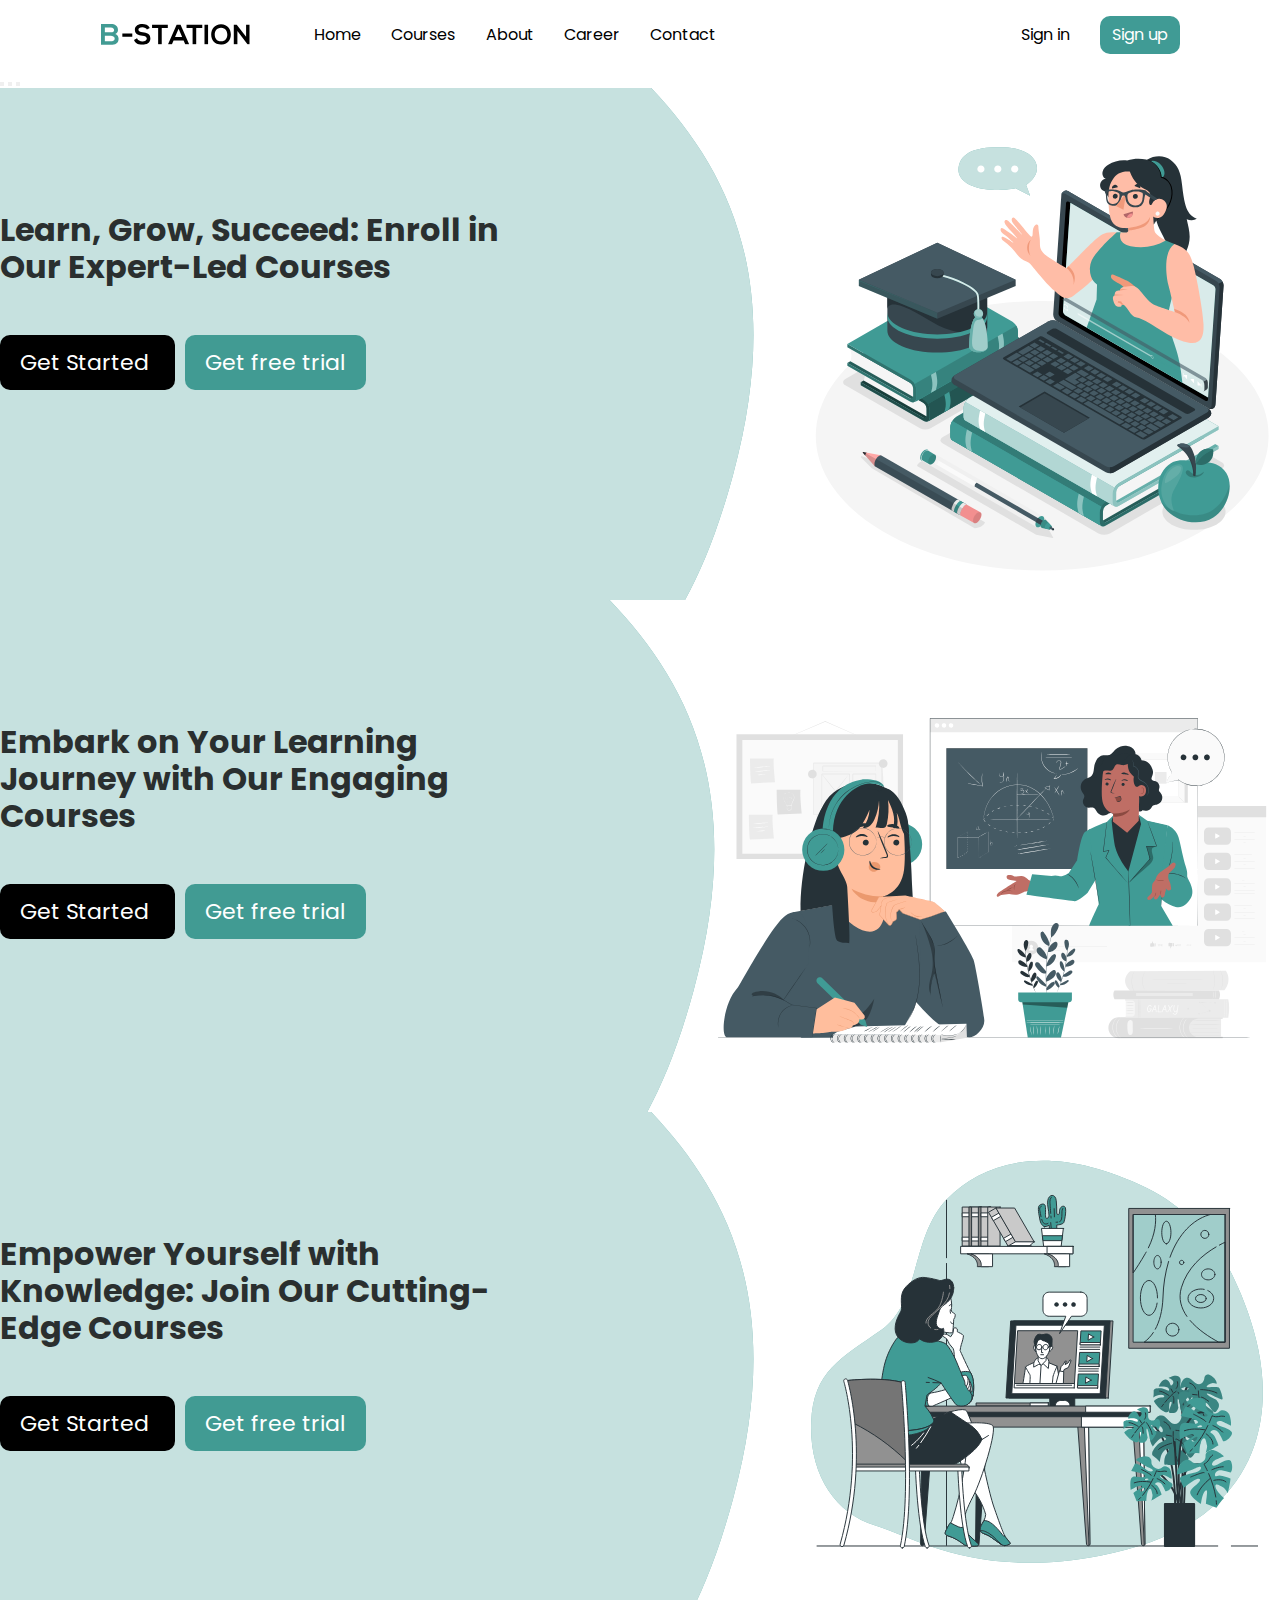
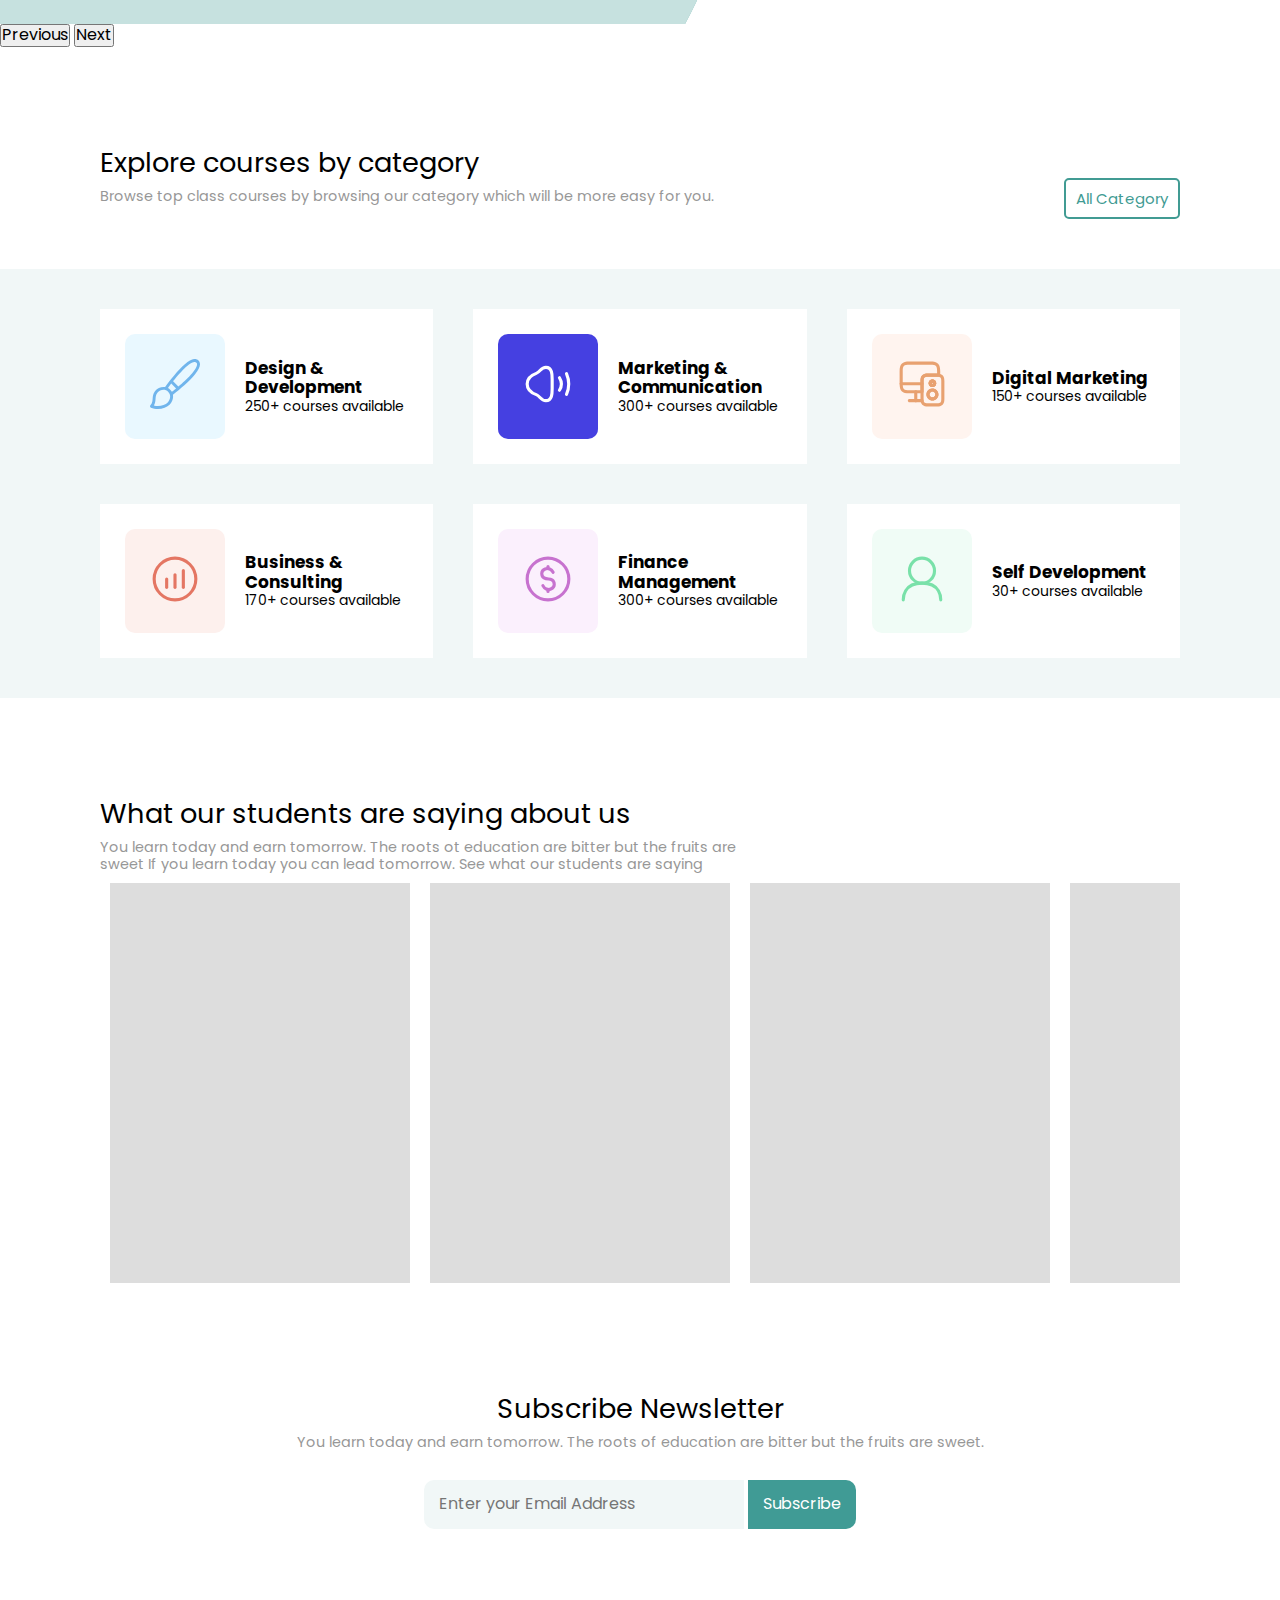
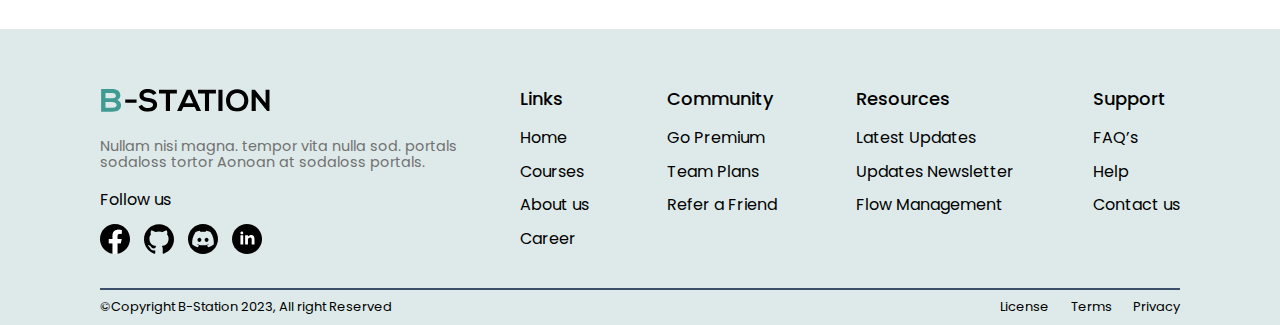
==== index.html @ e2b6a3dc "first commit" ====
<!DOCTYPE html>
<html lang="en">
  <head>
    <meta charset="UTF-8" />
    <meta http-equiv="X-UA-Compatible" content="IE=edge" />
    <meta name="viewport" content="width=device-width, initial-scale=1.0" />
    <link rel="icon" type="image/x-icon" href="assets/icon/logo-b.svg" />
    <link rel="stylesheet" href="css/normalize.css" />
    <link rel="stylesheet" href="css/main-style.css" />

    <link
      href="https://cdn.jsdelivr.net/npm/bootstrap@5.3.0-alpha3/dist/css/bootstrap.min.css"
      rel="stylesheet"
      integrity="sha384-KK94CHFLLe+nY2dmCWGMq91rCGa5gtU4mk92HdvYe+M/SXH301p5ILy+dN9+nJOZ"
      crossorigin="anonymous"
    />
    <link rel="stylesheet" href="css/bootstrap-custom.css" />
    <title>B-Station</title>
  </head>
  <body>
    <!-- ------------------*** Header*** ------------------ -->
    <header>
      <nav class="my-navbar">
        <a href="#" class="nav-branding"
          ><img src="assets/icon/logo.svg" alt="logo"
        /></a>
        <ul class="nav-menu">
          <li class="nav-item">
            <a href="index.html" class="nav-link">Home</a>
          </li>
          <li class="nav-item">
            <a href="pages/courses.html" class="nav-link">Courses</a>
          </li>
          <li class="nav-item">
            <a href="pages/about.html" class="nav-link">About</a>
          </li>
          <li class="nav-item">
            <a href="pages/career.html" class="nav-link">Career</a>
          </li>

          <li class="nav-item flex-space">
            <a href="pages/contact.html" class="nav-link">Contact</a>
          </li>
          <li class="nav-item">
            <a href="pages/login.html" class="nav-link"> Sign in</a>
          </li>
          <li class="nav-item">
            <a href="pages/register.html" class="nav-link"> Sign up</a>
          </li>
        </ul>
        <div class="hamburger">
          <span class="bar"></span>
          <span class="bar"></span>
          <span class="bar"></span>
        </div>
      </nav>
    </header>
    <div style="width: 100%; height: 70px"></div>
    <!-- ------------------*** main *** ------------------ -->
    <main>
      <!-- ------------------*** slider *** ------------------ -->
      <div class="slider">
        <!-- <div id="carouselExampleCaptions" class="carousel slide">
          <div class="carousel-indicators">
            <button
              type="button"
              data-bs-target="#carouselExampleCaptions"
              data-bs-slide-to="0"
              class="active"
              aria-current="true"
              aria-label="Slide 1"
            ></button>
            <button
              type="button"
              data-bs-target="#carouselExampleCaptions"
              data-bs-slide-to="1"
              aria-label="Slide 2"
            ></button>
            <button
              type="button"
              data-bs-target="#carouselExampleCaptions"
              data-bs-slide-to="2"
              aria-label="Slide 3"
            ></button>
          </div>
          <div class="carousel-inner">
            <div class="carousel-item active">
              <img
                src="assets/images/cover-1.svg"
                class="d-block w-100"
                alt="..."
              />
              <div class="carousel-caption d-none d-md-block">
                <h5>First slide label</h5>
                <p>
                  <a href="">Get Started</a>
                </p>
                <p>
                  <a href="">Get Started</a>
                </p>
              </div>
            </div>
            <div class="carousel-item">
              <img src="assets/images/4.jpg" class="d-block w-100" alt="..." />
              <div class="carousel-caption d-none d-md-block">
                <h5>Second slide label</h5>
                <p>
                  Some representative placeholder content for the second slide.
                </p>
              </div>
            </div>
            <div class="carousel-item">
              <img src="assets/images/3.jpg" class="d-block w-100" alt="..." />
              <div class="carousel-caption d-none d-md-block">
                <h5>Third slide label</h5>
                <p>
                  Some representative placeholder content for the third slide.
                </p>
              </div>
            </div>
          </div>
          <button
            class="carousel-control-prev"
            type="button"
            data-bs-target="#carouselExampleCaptions"
            data-bs-slide="prev"
          >
            <span class="carousel-control-prev-icon" aria-hidden="true"></span>
            <span class="visually-hidden">Previous</span>
          </button>
          <button
            class="carousel-control-next"
            type="button"
            data-bs-target="#carouselExampleCaptions"
            data-bs-slide="next"
          >
            <span class="carousel-control-next-icon" aria-hidden="true"></span>
            <span class="visually-hidden">Next</span>
          </button>
        </div> -->
        <div id="hero-carousel" class="carousel slide" data-bs-ride="carousel">
          <div class="carousel-indicators">
            <button
              type="button"
              data-bs-target="#hero-carousel"
              data-bs-slide-to="0"
              class="active"
              aria-current="true"
              aria-label="Slide 1"
            ></button>
            <button
              type="button"
              data-bs-target="#hero-carousel"
              data-bs-slide-to="1"
              aria-label="Slide 2"
            ></button>
            <button
              type="button"
              data-bs-target="#hero-carousel"
              data-bs-slide-to="2"
              aria-label="Slide 3"
            ></button>
          </div>

          <div class="carousel-inner">
            <div class="carousel-item active c-item">
              <div class="overlay-image cover-2"></div>
              <div class="container">
                <h1>Learn, Grow, Succeed: Enroll in Our Expert-Led Courses</h1>
                <div class="custom-btn">
                  <a href="#" class="my-btn">Get Started </a>
                  <a href="#" class="my-btn"> Get free trial </a>
                </div>
              </div>
            </div>
            <div class="carousel-item c-item">
              <div class="overlay-image cover-1"></div>
              <div class="container">
                <h1>
                  Embark on Your Learning Journey with Our Engaging Courses
                </h1>
                <div class="custom-btn">
                  <a href="#" class="my-btn">Get Started </a>
                  <a href="#" class="my-btn"> Get free trial </a>
                </div>
              </div>
            </div>
            <div class="carousel-item c-item">
              <div class="overlay-image cover-3"></div>
              <div class="container">
                <h1>
                  Empower Yourself with Knowledge: Join Our Cutting-Edge Courses
                </h1>
                <div class="custom-btn">
                  <a href="#" class="my-btn">Get Started </a>
                  <a href="#" class="my-btn"> Get free trial </a>
                </div>
              </div>
            </div>
          </div>
          <button
            class="carousel-control-prev"
            type="button"
            data-bs-target="#hero-carousel"
            data-bs-slide="prev"
          >
            <span class="carousel-control-prev-icon" aria-hidden="true"></span>
            <span class="visually-hidden">Previous</span>
          </button>
          <button
            class="carousel-control-next"
            type="button"
            data-bs-target="#hero-carousel"
            data-bs-slide="next"
          >
            <span class="carousel-control-next-icon" aria-hidden="true"></span>
            <span class="visually-hidden">Next</span>
          </button>
        </div>
      </div>

      <!-- ------------------*** category *** ------------------ -->
      <section class="category">
        <div class="margin-cate">
          <div class="title">Explore courses by category</div>
          <div>
            <div class="sub-title">
              Browse top class courses by browsing our category which will be
              more easy for you.
            </div>
            <div class="outline-btn inside-btn">All Category</div>
          </div>
        </div>
        <div class="container-cards">
          <div class="card">
            <div class="icon-cate">
              <img src="assets/icon/paintbrush.svg" alt="" />
            </div>
            <div>
              <h6>Design & Development</h6>
              <p>250+ courses available</p>
            </div>
          </div>
          <div class="card">
            <div class="icon-cate">
              <img src="assets/icon/volume.svg" alt="" />
            </div>
            <div>
              <h6>Marketing & Communication</h6>
              <p>300+ courses available</p>
            </div>
          </div>
          <div class="card">
            <div class="icon-cate">
              <img src="assets/icon/digital.svg" alt="" />
            </div>
            <div>
              <h6>Digital Marketing</h6>
              <p>150+ courses available</p>
            </div>
          </div>
          <div class="card">
            <div class="icon-cate">
              <img src="assets/icon/circle-chart.svg" alt="" />
            </div>
            <div>
              <h6>Business & Consulting</h6>
              <p>170+ courses available</p>
            </div>
          </div>
          <div class="card">
            <div class="icon-cate">
              <img src="assets/icon/circle-dollar.svg" alt="" />
            </div>
            <div>
              <h6>Finance Management</h6>
              <p>300+ courses available</p>
            </div>
          </div>
          <div class="card">
            <div class="icon-cate">
              <img src="assets/icon/user-.svg" alt="" />
            </div>
            <div>
              <h6>Self Development</h6>
              <p>30+ courses available</p>
            </div>
          </div>
        </div>
        <div class="outside-btn">
          <div class="outline-btn">All Category</div>
        </div>
      </section>
      <!-- ------------------*** Students Opinions *** ------------------ -->
      <section class="students-opinions">
        <div class="title">What our students are saying about us</div>
        <div class="sub-title">
          You learn today and earn tomorrow. The roots ot education are bitter
          but the fruits are sweet If you learn today you can lead tomorrow. See
          what our students are saying
        </div>

        <div class="items">
          <div class="item"></div>
          <div class="item"></div>
          <div class="item"></div>
          <div class="item"></div>
          <div class="item"></div>
          <div class="item"></div>
        </div>
      </section>
      <!-- ------------------*** Newsletter *** ------------------ -->
      <section class="newsletter">
        <div class="title">Subscribe Newsletter</div>
        <div class="sub-title">
          You learn today and earn tomorrow. The roots of education are bitter
          but the fruits are sweet.
        </div>
        <div class="form-news">
          <form action="">
            <input type="text" placeholder="Enter your Email Address" />
            <input type="submit" value="Subscribe" />
          </form>
        </div>
      </section>
    </main>
    <!-- ------------------*** Footer *** ------------------ -->

    <section class="section-footer">
      <footer class="top">
        <div class="logo-footer">
          <img src="assets/icon/logo.svg" />
          <div class="description">
            Nullam nisi magna. tempor vita nulla sod. portals sodaloss tortor
            Aonoan at sodaloss portals.
          </div>
          <div>Follow us</div>
          <div class="social-media">
            <img src="assets/icon/facebook.svg" alt="facebook" />
            <img src="assets/icon/github.svg" alt="facebook" />
            <img src="assets/icon/discord.svg" alt="facebook" />
            <img src="assets/icon/linkedin.svg" alt="facebook" />
          </div>
        </div>

        <div class="my-links">
          <div>
            <h2>Links</h2>
            <a href="#">Home</a>
            <a href="#">Courses</a>
            <a href="#">About us</a>
            <a href="#">Career</a>
          </div>
          <div>
            <h2>Community</h2>
            <a href="#">Go Premium</a>
            <a href="#">Team Plans</a>
            <a href="#">Refer a Friend</a>
          </div>
          <div>
            <h2>Resources</h2>
            <a href="#">Latest Updates</a>
            <a href="#">Updates Newsletter</a>
            <a href="#">Flow Management</a>
          </div>
          <div>
            <h2>Support</h2>
            <a href="#">FAQ’s</a>
            <a href="#">Help</a>
            <a href="#">Contact us</a>
          </div>
        </div>
      </footer>
      <footer class="bottom">
        <div class="legal">
          <div>&copy;Copyright B-Station 2023, All right Reserved</div>
          <div>
            <a href="#"> License </a>
            <a href="#"> Terms </a>
            <a href="#"> Privacy </a>
          </div>
        </div>
      </footer>
    </section>
    <script src="javascript/script.js"></script>
    <script
      src="https://cdn.jsdelivr.net/npm/bootstrap@5.3.0-alpha3/dist/js/bootstrap.bundle.min.js"
      integrity="sha384-ENjdO4Dr2bkBIFxQpeoTz1HIcje39Wm4jDKdf19U8gI4ddQ3GYNS7NTKfAdVQSZe"
      crossorigin="anonymous"
    ></script>
  </body>
</html>
---- css/main-style.css ----
/* import */
@import url('https://fonts.googleapis.com/css2?family=Poppins:wght@100;200;300;400;500;600;700&display=swap');

* {
    padding: 0;
    margin: 0;
    box-sizing: border-box;
    font-family: 'Poppins', sans-serif;
}

/* ----------*** Header ***---------- */
header {
    background-color: #ffffff;
    position: fixed;
    top: 0;
    width: 100%;
    padding: 0 100px;
    z-index: 100;
}

li {
    list-style: none;
}

a {
    color: black;
    text-decoration: none;
}

.my-navbar {
    min-height: 70px;
    display: flex;
    justify-content: space-between;
    align-items: center;
}

.nav-branding {
    padding-right: 5vw;
}

.nav-branding img {
    width: 150px;
}

.nav-menu {
    display: flex;
    justify-content: start;
    align-items: center;
    gap: 3.5%;
    width: 100%;
    margin-bottom: 0;
    padding-left: 0;

}

.nav-menu li:last-child {
    transition: 0.7s ease;
    padding: 10px 12px;
    background-color: #409B95;
    border-radius: 10px;
}

/* .nav-menu li:last-child:is(:hover) {
    transition: 0.7s ease;
    padding:10px 12px;
    background-color: #409B95;
    border-radius: 10px;
} */
.nav-menu li:last-child a {
    color: #ffffff !important;
}

.nav-branding {
    font-size: 2rem;
}

.nav-link {
    transition: 0.7s ease;
}

.nav-link:hover {
    color: #409B95 !important;
}

.hamburger {
    display: none;
    cursor: pointer;
}

.bar {
    display: block;
    width: 25px;
    height: 3px;
    margin: 5px auto;
    -webkit-transition: all 0.3s ease-in-out;
    transition: all 0.3s ease-in-out;
    background-color: #000000;
}

.flex-space {
    flex-grow: 2;
}


@media (max-width:768px) {
    header {
        padding: 0 20px;

    }

    .hamburger {
        display: block;
    }

    .hamburger.active .bar:nth-child(2) {
        opacity: 0;
    }

    .hamburger.active .bar:nth-child(1) {
        transform: translateY(8px) rotate(45deg);
    }

    .hamburger.active .bar:nth-child(3) {
        transform: translateY(-8px) rotate(-45deg);
    }

    .nav-menu {
        position: fixed;
        left: -100%;
        top: 70px;
        gap: 0;
        flex-direction: column;
        background-color: #ffffff;
        width: 100%;
        text-align: center;
        transition: 0.3s;
    }

    .nav-item {
        margin: 16px 0;
    }

    .nav-menu.active {
        left: 0;
    }
}

/* Small Screens */

@media (min-width: 768px) and (max-width: 991px) {
    header {
        padding: 0 40px;
    }


}

/* ----------*** category ***---------- */
.category {
    margin: 100px 0;
}

.category .title {
    font-size: 1.7rem;
}

.category .sub-title {
    margin-top: 10px;
    font-size: 0.9rem;
    color: #979797;
}

.category .margin-cate {
    margin: 0 100px;


}

.category .margin-cate div:last-child {
    display: flex;
    justify-content: space-between;


}

.outline-btn {
    font-size: 15px;
    border: 2px solid #419b93;
    color: #419b93;
    padding: 10px;
    border-radius: 5px;
}

.outside-btn {
    display: none;
}

.container-cards {
    display: grid;
    grid-template-columns: repeat(auto-fill, minmax(300px, 1fr));
    background-color: #f1f7f7;
    gap: 40px;
    padding: 40px 100px;
    margin-top: 50px;

}

.container-cards .card {
    display: flex;
    flex-direction: row;
    align-items: center;
    background-color: #ffffff;
    border: none;
    padding: 25px;

}


.container-cards img {
    width: 50px;
}


.icon-cate {
    background-color: #EBF6ED;
    padding: 25px;
    margin-right: 20px;
    border-radius: 10px;

}

.container-cards .card h6 {
    font-size: 17px;
}

.container-cards .card p {
    font-size: 14px;
}

.container-cards .card:nth-child(1) .icon-cate {
    background-color: #e9f8ff;
}

.container-cards .card:nth-child(2) .icon-cate {
    background-color: #4540e1;
}

.container-cards .card:nth-child(3) .icon-cate {
    background-color: #fff4ef;
}

.container-cards .card:nth-child(4) .icon-cate {
    background-color: #fdf0ed;
}

.container-cards .card:nth-child(5) .icon-cate {
    background-color: #fbf0fd;
}

.container-cards .card:nth-child(6) .icon-cate {
    background-color: #f0fcf6;
}


/* Mobile */

@media (max-width: 767px) {
    .category {
        margin: 50px 0;
    }

    .category .title {
        font-size: 1.4rem;
    }

    .category .sub-title {
        margin-top: 10px;
        font-size: 0.7rem;
        color: #979797;
    }

    .category .margin-cate {
        margin: 0 20px;


    }

    .container-cards .card {
        display: flex;
        align-items: center;
        padding: 15px;

    }


    .container-cards img {
        width: 40px;
    }


    .icon-cate {
        padding: 15px;
        border-radius: 10px;

    }

    .container-cards .card h6 {
        font-size: 15px;
    }

    .container-cards .card p {
        font-size: 12px;
    }

    .container-cards {
        gap: 20px;
        padding: 30px 20px;
        margin-top: 5px;

    }

    .inside-btn {
        visibility: hidden;
    }

    .outside-btn {
        display: flex;
        justify-content: center;
        margin-top: 30px;
    }
}

/* Small Screens */

@media (min-width: 768px) and (max-width: 991px) {
    .category {
        margin: 50px 0;
    }

    .category .title {
        font-size: 1.7rem;
    }

    .category .sub-title {
        margin-top: 10px;
        font-size: 0.9rem;
        color: #979797;
    }

    .category .margin-cate {
        margin: 0 40px;


    }

    .container-cards {
        grid-template-columns: repeat(2, 1fr);
        gap: 20px;
        padding: 30px 20px;
        margin-top: 5px;
    }


    .container-cards .card {
        display: flex;
        align-items: center;
        padding: 15px;

    }


    .container-cards img {
        width: 40px;
    }


    .icon-cate {
        padding: 15px;
        border-radius: 10px;

    }

    .container-cards .card h6 {
        font-size: 15px;
    }

    .container-cards .card p {
        font-size: 12px;
    }

    .inside-btn {
        visibility: hidden;
    }

    .outside-btn {
        display: flex;
        justify-content: center;
        margin-top: 30px;
    }
}

/* Medium Screens */

@media (min-width: 992px) {}

/* ----------*** Students Opinions  ***---------- */
.students-opinions {
    margin: 100px;
}

.students-opinions .title {
    font-size: 1.7rem;
}

.students-opinions .sub-title {
    margin-top: 10px;
    font-size: 0.9rem;
    color: #979797;
    width: 60%;

}
.items{
    display: flex;
    overflow-x: auto;
}
.items::-webkit-scrollbar{
    display: none;
}
.items .item{
    min-width: 300px;
    height: 400px;
    background: #ddd;
    margin: 10px;
}


/* ----------*** newsletter ***---------- */
.newsletter {
    margin: 100px;
}

.newsletter .title {
    font-size: 1.7rem;
    text-align: center;
}

.newsletter .sub-title {
    margin-top: 10px;
    font-size: 0.9rem;
    color: #979797;
    text-align: center;

}

.form-news {
    display: flex;
    justify-content: center;
    margin-top: 30px;

}

.form-news input:first-child {
    border: none;
    padding: 15px;
    width: 20rem;
    background-color: #f1f7f7;
    border-radius: 10px 0 0 10px;

}

.form-news input:last-child {
    border: none;
    padding: 15px;
    background-color: #409b95;
    color: #ffffff;
    border-radius: 0 10px 10px 0;
}


/* Mobile */

@media (max-width: 767px) {
    .newsletter {
        margin: 50px 20px;
    }

    .form-news input:first-child {
        padding: 12px;
        width: 14rem;

    }

    .form-news input:last-child {
        padding: 12px;
        font-size: 14px;
    }

    ::placeholder {
        font-size: 12px;
    }
}

/* Small Screens */

@media (min-width: 768px) and (max-width: 991px) {
    .newsletter {
        margin: 50px 40px;
    }

}

/* Medium Screens */

@media (min-width: 992px) {}



/* ----------*** Footer ***---------- */

.section-footer {
    background-color: #ddeae9;
    padding: 60px 100px 0;
}

footer {
    display: flex;
    align-items: flex-start;
}

.logo-footer img {
    width: 170px;
}

.description {
    margin: 20px 0;
    color: #717171;
    font-size: 0.9rem;
    width: 90%;
}

.social-media {
    margin-top: 15px;
}

.social-media img {
    width: 30px;
    margin-right: 10px;
}

/* links */
.my-links {
    display: flex;
    flex-wrap: wrap;
    justify-content: space-between;
    gap: 20px;

    width: 100%;
}

.my-links>div {
    display: flex;
    flex-direction: column;
    gap: 15px;
    margin-bottom: 20px;

}


.my-links h2 {
    margin-bottom: 5px;
    font-size: 18px;
    color: #000000;
    font-weight: 500;
}

.my-links a {
    color: #000;
    font-size: 16px;
    text-decoration: none;
}

footer.top {
    border-bottom: 2px solid #3a4f6a;
    padding-bottom: 20px;
}

.legal {
    font-size: 13px;
    display: flex;
    justify-content: space-between;
    width: 100%;
    margin: 10px 0;
}

.legal>div:last-child {
    width: 180px;
    display: flex;
    justify-content: space-between;

}

.legal a {
    font-size: 13px;
    color: #000;
    text-decoration: none;
}



/* Mobile */

@media (max-width: 767px) {
    .section-footer {
        padding: 60px 20px 0;
    }

    footer {
        flex-direction: column;
    }

    .my-links {
        flex-direction: column;
        margin-top: 40px;
    }

    .my-links>div {
        margin-bottom: 35px;
    }



    .legal {
        flex-direction: column;
    }

    .legal>div:last-child {
        margin-top: 10px;
    }

}

/* Small Screens */

@media (min-width: 768px) and (max-width: 991px) {
    .section-footer {
        padding: 60px 40px 0;
    }


}

/* Medium Screens */
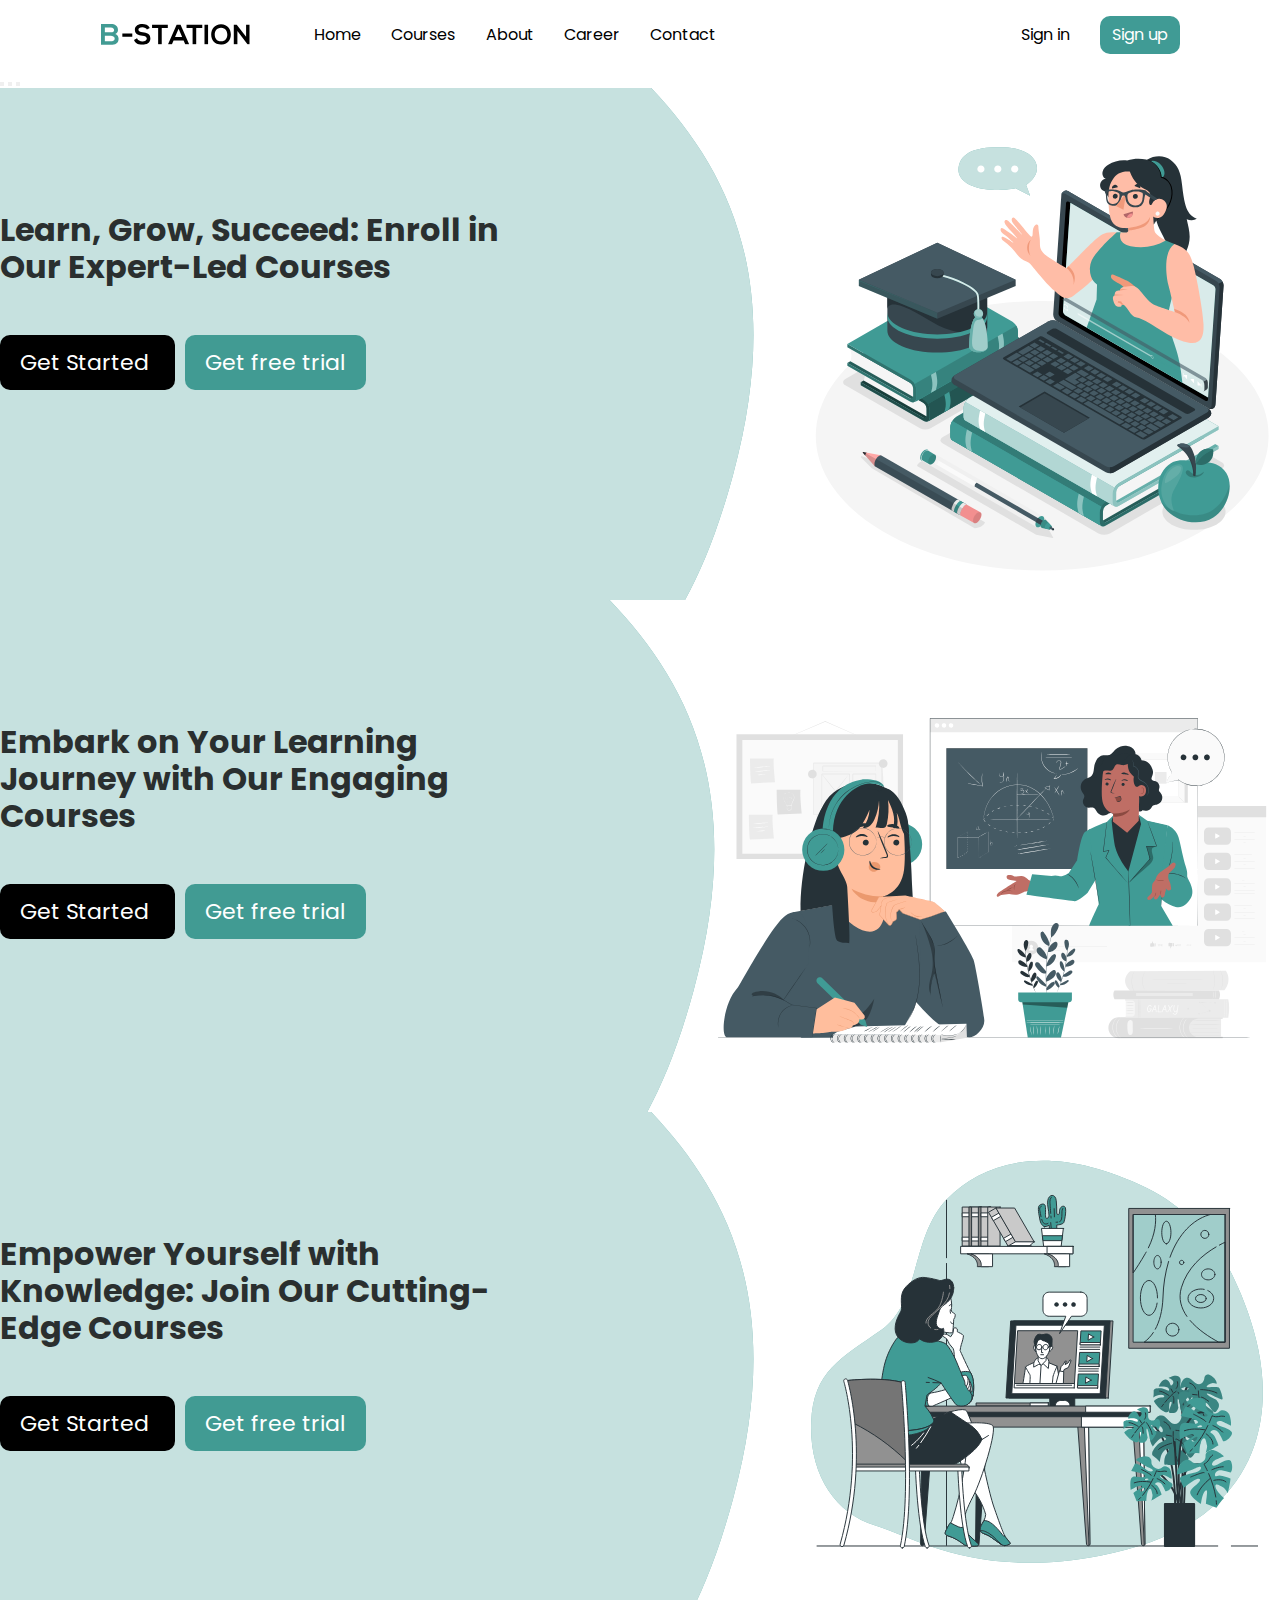
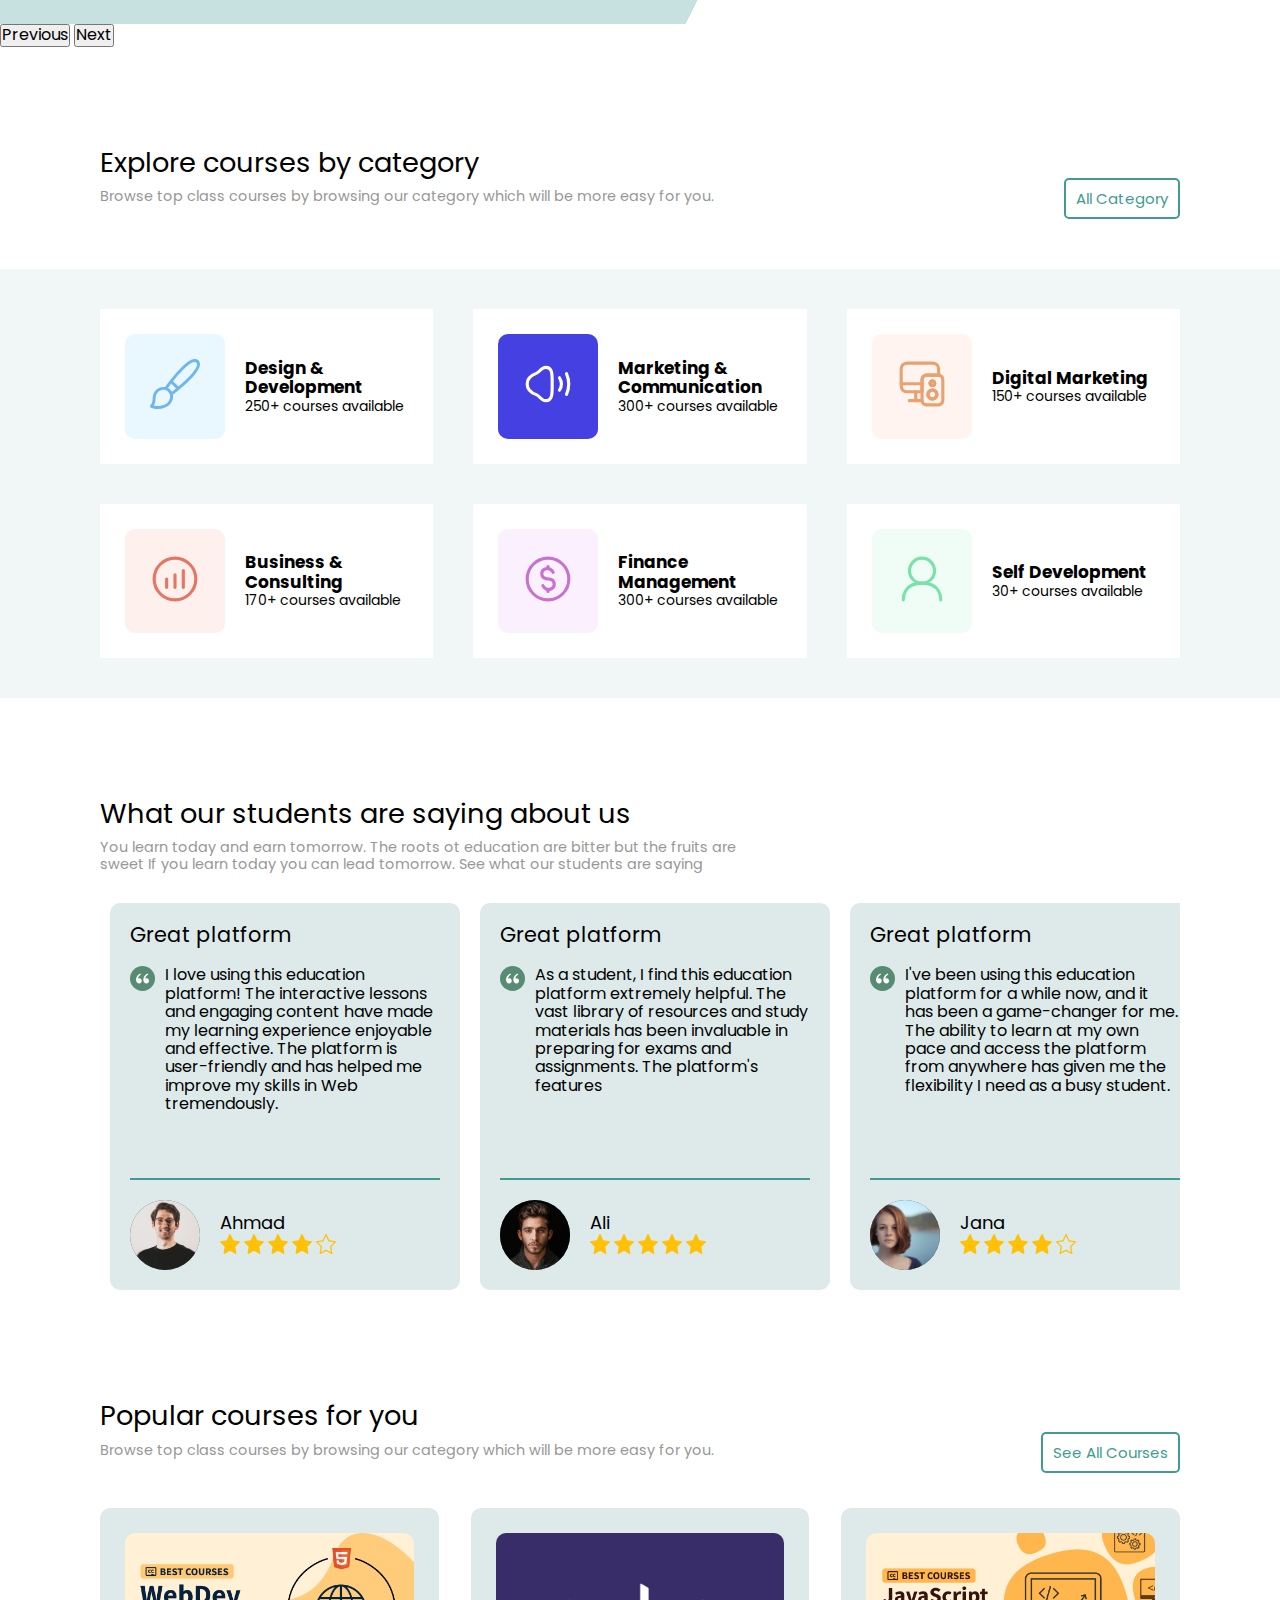
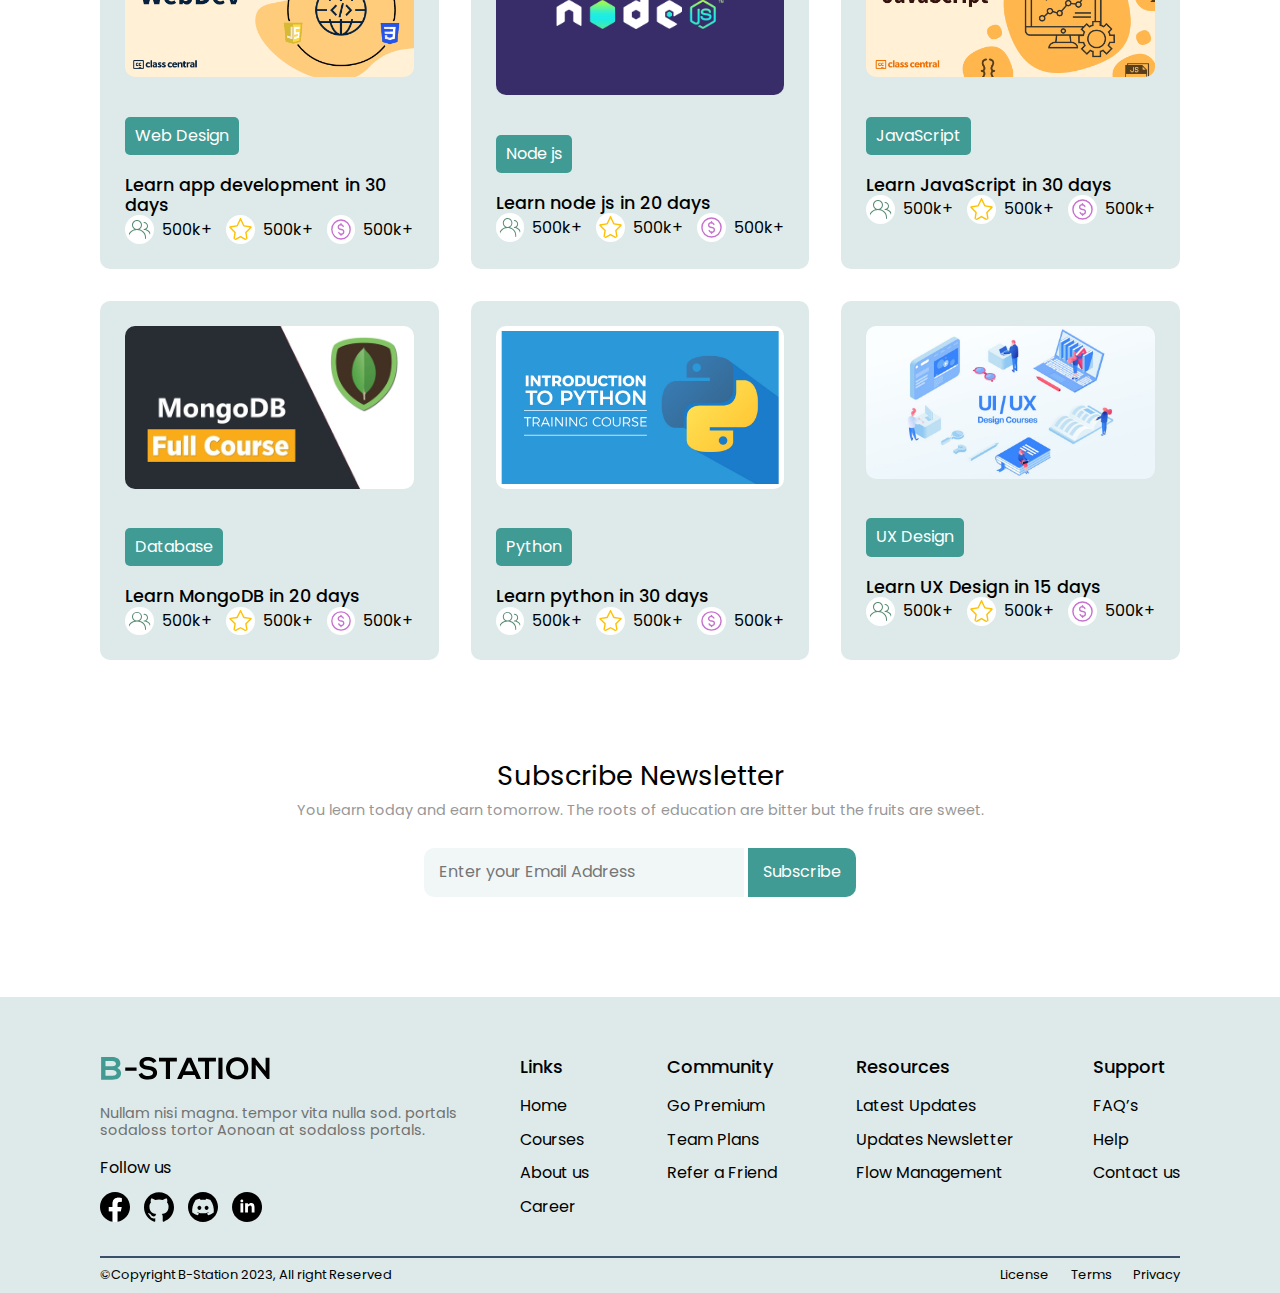
==== commit 4d14a23e: "update" ====
--- a/index.html
+++ b/index.html
@@ -60,84 +60,6 @@
     <main>
       <!-- ------------------*** slider *** ------------------ -->
       <div class="slider">
-        <!-- <div id="carouselExampleCaptions" class="carousel slide">
-          <div class="carousel-indicators">
-            <button
-              type="button"
-              data-bs-target="#carouselExampleCaptions"
-              data-bs-slide-to="0"
-              class="active"
-              aria-current="true"
-              aria-label="Slide 1"
-            ></button>
-            <button
-              type="button"
-              data-bs-target="#carouselExampleCaptions"
-              data-bs-slide-to="1"
-              aria-label="Slide 2"
-            ></button>
-            <button
-              type="button"
-              data-bs-target="#carouselExampleCaptions"
-              data-bs-slide-to="2"
-              aria-label="Slide 3"
-            ></button>
-          </div>
-          <div class="carousel-inner">
-            <div class="carousel-item active">
-              <img
-                src="assets/images/cover-1.svg"
-                class="d-block w-100"
-                alt="..."
-              />
-              <div class="carousel-caption d-none d-md-block">
-                <h5>First slide label</h5>
-                <p>
-                  <a href="">Get Started</a>
-                </p>
-                <p>
-                  <a href="">Get Started</a>
-                </p>
-              </div>
-            </div>
-            <div class="carousel-item">
-              <img src="assets/images/4.jpg" class="d-block w-100" alt="..." />
-              <div class="carousel-caption d-none d-md-block">
-                <h5>Second slide label</h5>
-                <p>
-                  Some representative placeholder content for the second slide.
-                </p>
-              </div>
-            </div>
-            <div class="carousel-item">
-              <img src="assets/images/3.jpg" class="d-block w-100" alt="..." />
-              <div class="carousel-caption d-none d-md-block">
-                <h5>Third slide label</h5>
-                <p>
-                  Some representative placeholder content for the third slide.
-                </p>
-              </div>
-            </div>
-          </div>
-          <button
-            class="carousel-control-prev"
-            type="button"
-            data-bs-target="#carouselExampleCaptions"
-            data-bs-slide="prev"
-          >
-            <span class="carousel-control-prev-icon" aria-hidden="true"></span>
-            <span class="visually-hidden">Previous</span>
-          </button>
-          <button
-            class="carousel-control-next"
-            type="button"
-            data-bs-target="#carouselExampleCaptions"
-            data-bs-slide="next"
-          >
-            <span class="carousel-control-next-icon" aria-hidden="true"></span>
-            <span class="visually-hidden">Next</span>
-          </button>
-        </div> -->
         <div id="hero-carousel" class="carousel slide" data-bs-ride="carousel">
           <div class="carousel-indicators">
             <button
@@ -228,7 +150,7 @@
               Browse top class courses by browsing our category which will be
               more easy for you.
             </div>
-            <div class="outline-btn inside-btn">All Category</div>
+            <a href="#" class="outline-btn inside-btn">All Category</a>
           </div>
         </div>
         <div class="container-cards">
@@ -301,12 +223,263 @@
         </div>
 
         <div class="items">
-          <div class="item"></div>
-          <div class="item"></div>
-          <div class="item"></div>
-          <div class="item"></div>
-          <div class="item"></div>
-          <div class="item"></div>
+          <div class="item">
+            <div class="title">Great platform</div>
+            <div class="opinions">
+              <img src="assets/icon/Quotation-mark.svg" alt="" />
+              <div class="comment">
+                I love using this education platform! The interactive lessons
+                and engaging content have made my learning experience enjoyable
+                and effective. The platform is user-friendly and has helped me
+                improve my skills in Web tremendously.
+              </div>
+            </div>
+            <div class="user">
+              <img src="assets/images/user-1.webp" alt="" />
+              <div class="name-rate">
+                <div class="name">Ahmad</div>
+                <div class="rate">
+                  <img src="assets/icon/star.svg" alt="" />
+                  <img src="assets/icon/star.svg" alt="" />
+                  <img src="assets/icon/star.svg" alt="" />
+                  <img src="assets/icon/star.svg" alt="" />
+                  <img src="assets/icon/star-2.svg" alt="" />
+                </div>
+              </div>
+            </div>
+          </div>
+          <div class="item">
+            <div class="title">Great platform</div>
+            <div class="opinions">
+              <img src="assets/icon/Quotation-mark.svg" alt="" />
+              <div class="comment">
+                As a student, I find this education platform extremely helpful.
+                The vast library of resources and study materials has been
+                invaluable in preparing for exams and assignments. The
+                platform's features
+              </div>
+            </div>
+            <div class="user">
+              <img src="assets/images/user-4.webp" alt="" />
+              <div class="name-rate">
+                <div class="name">Ali</div>
+                <div class="rate">
+                  <img src="assets/icon/star.svg" alt="" />
+                  <img src="assets/icon/star.svg" alt="" />
+                  <img src="assets/icon/star.svg" alt="" />
+                  <img src="assets/icon/star.svg" alt="" />
+                  <img src="assets/icon/star.svg" alt="" />
+                </div>
+              </div>
+            </div>
+          </div>
+          <div class="item">
+            <div class="title">Great platform</div>
+            <div class="opinions">
+              <img src="assets/icon/Quotation-mark.svg" alt="" />
+              <div class="comment">
+                I've been using this education platform for a while now, and it
+                has been a game-changer for me. The ability to learn at my own
+                pace and access the platform from anywhere has given me the
+                flexibility I need as a busy student.
+              </div>
+            </div>
+            <div class="user">
+              <img src="assets/images/user-2.webp" alt="" />
+              <div class="name-rate">
+                <div class="name">Jana</div>
+                <div class="rate">
+                  <img src="assets/icon/star.svg" alt="" />
+                  <img src="assets/icon/star.svg" alt="" />
+                  <img src="assets/icon/star.svg" alt="" />
+                  <img src="assets/icon/star.svg" alt="" />
+                  <img src="assets/icon/star-2.svg" alt="" />
+                </div>
+              </div>
+            </div>
+          </div>
+          <div class="item">
+            <div class="title">Great platform</div>
+            <div class="opinions">
+              <img src="assets/icon/Quotation-mark.svg" alt="" />
+              <div class="comment">
+                I've tried several education platforms, but this one stands out.
+                The platform's practical approach to learning, with real-world
+                examples and case studies, has helped me develop practical
+                skills that I can apply in my future career.
+              </div>
+            </div>
+            <div class="user">
+              <img src="assets/images/user-5.webp" alt="" />
+              <div class="name-rate">
+                <div class="name">Mohammad</div>
+                <div class="rate">
+                  <img src="assets/icon/star.svg" alt="" />
+                  <img src="assets/icon/star.svg" alt="" />
+                  <img src="assets/icon/star.svg" alt="" />
+                  <img src="assets/icon/star.svg" alt="" />
+                  <img src="assets/icon/star.svg" alt="" />
+                </div>
+              </div>
+            </div>
+          </div>
+          <div class="item">
+            <div class="title">Great platform</div>
+            <div class="opinions">
+              <img src="assets/icon/Quotation-mark.svg" alt="" />
+              <div class="comment">
+                I'm impressed with the quality of the instructors on this
+                education platform. They are knowledgeable and passionate about
+                their subjects, and their teaching style keeps me engaged and
+                motivated to learn.
+              </div>
+            </div>
+            <div class="user">
+              <img src="assets/images/user-3.webp" alt="" />
+              <div class="name-rate">
+                <div class="name">dana</div>
+                <div class="rate">
+                  <img src="assets/icon/star.svg" alt="" />
+                  <img src="assets/icon/star.svg" alt="" />
+                  <img src="assets/icon/star.svg" alt="" />
+                  <img src="assets/icon/star.svg" alt="" />
+                  <img src="assets/icon/star-2.svg" alt="" />
+                </div>
+              </div>
+            </div>
+          </div>
+        </div>
+      </section>
+      <!-- ------------------*** Courses *** ------------------ -->
+      <section class="courses">
+        <div class="title">Popular courses for you</div>
+        <div>
+          <div class="sub-title">
+            Browse top class courses by browsing our category which will be more
+            easy for you.
+          </div>
+          <a href="pages/courses.html" class="outline-btn inside-btn"
+            >See All Courses</a
+          >
+        </div>
+        <div class="cards">
+          <div class="one-card">
+            <img src="assets/images/course-1.png" alt="" />
+            <a href="#"> Web Design</a>
+            <p class="title">Learn app development in 30 days</p>
+            <div class="bottom-card">
+              <div class="users">
+                <img src="assets/icon/users.svg" alt="" />
+                <div>500k+</div>
+              </div>
+              <div class="rating">
+                <img src="assets/icon/star-2.svg" alt="" />
+                <div>500k+</div>
+              </div>
+              <div class="price">
+                <img src="assets/icon/circle-dollar.svg" alt="" />
+                <div>500k+</div>
+              </div>
+            </div>
+          </div>
+          <div class="one-card">
+            <img src="assets/images/nodejs.png" alt="" />
+            <a href="#"> Node js</a>
+            <p class="title">Learn node js in 20 days</p>
+            <div class="bottom-card">
+              <div class="users">
+                <img src="assets/icon/users.svg" alt="" />
+                <div>500k+</div>
+              </div>
+              <div class="rating">
+                <img src="assets/icon/star-2.svg" alt="" />
+                <div>500k+</div>
+              </div>
+              <div class="price">
+                <img src="assets/icon/circle-dollar.svg" alt="" />
+                <div>500k+</div>
+              </div>
+            </div>
+          </div>
+          <div class="one-card">
+            <img src="assets/images/JavaScript.png" alt="" />
+            <a href="#"> JavaScript</a>
+            <p class="title">Learn JavaScript in 30 days</p>
+            <div class="bottom-card">
+              <div class="users">
+                <img src="assets/icon/users.svg" alt="" />
+                <div>500k+</div>
+              </div>
+              <div class="rating">
+                <img src="assets/icon/star-2.svg" alt="" />
+                <div>500k+</div>
+              </div>
+              <div class="price">
+                <img src="assets/icon/circle-dollar.svg" alt="" />
+                <div>500k+</div>
+              </div>
+            </div>
+          </div>
+          <div class="one-card">
+            <img src="assets/images/mongodb.jpg" alt="" />
+            <a href="#"> Database</a>
+            <p class="title">Learn MongoDB in 20 days</p>
+            <div class="bottom-card">
+              <div class="users">
+                <img src="assets/icon/users.svg" alt="" />
+                <div>500k+</div>
+              </div>
+              <div class="rating">
+                <img src="assets/icon/star-2.svg" alt="" />
+                <div>500k+</div>
+              </div>
+              <div class="price">
+                <img src="assets/icon/circle-dollar.svg" alt="" />
+                <div>500k+</div>
+              </div>
+            </div>
+          </div>
+          <div class="one-card">
+            <img src="assets/images/python.png" alt="" />
+            <a href="#"> Python</a>
+            <p class="title">Learn python in 30 days</p>
+            <div class="bottom-card">
+              <div class="users">
+                <img src="assets/icon/users.svg" alt="" />
+                <div>500k+</div>
+              </div>
+              <div class="rating">
+                <img src="assets/icon/star-2.svg" alt="" />
+                <div>500k+</div>
+              </div>
+              <div class="price">
+                <img src="assets/icon/circle-dollar.svg" alt="" />
+                <div>500k+</div>
+              </div>
+            </div>
+          </div>
+          <div class="one-card">
+            <img src="assets/images/UX-design-courses.jpg" alt="" />
+            <a href="#"> UX Design</a>
+            <p class="title">Learn UX Design in 15 days</p>
+            <div class="bottom-card">
+              <div class="users">
+                <img src="assets/icon/users.svg" alt="" />
+                <div>500k+</div>
+              </div>
+              <div class="rating">
+                <img src="assets/icon/star-2.svg" alt="" />
+                <div>500k+</div>
+              </div>
+              <div class="price">
+                <img src="assets/icon/circle-dollar.svg" alt="" />
+                <div>500k+</div>
+              </div>
+            </div>
+          </div>
+        </div>
+        <div class="outside-btn">
+          <a href="pages/courses.html" class="outline-btn">See All Courses</a>
         </div>
       </section>
       <!-- ------------------*** Newsletter *** ------------------ -->
--- a/css/main-style.css
+++ b/css/main-style.css
@@ -189,6 +189,7 @@
     color: #419b93;
     padding: 10px;
     border-radius: 5px;
+    text-decoration: none;
 }
 
 .outside-btn {
@@ -413,26 +414,334 @@
 }
 
 .students-opinions .sub-title {
+    margin: 10px 0 20px;
+    font-size: 0.9rem;
+    color: #979797;
+    width: 60%;
+
+}
+
+.items {
+    display: flex;
+    overflow-x: auto;
+}
+
+/* .items::-webkit-scrollbar{
+    display: none;
+} */
+.items .item {
+    min-width: 350px;
+    background: #ddeae9;
+    margin: 10px;
+    border-radius: 10px;
+    padding: 20px;
+}
+
+.items .item .title {
+    font-size: 1.3rem;
+    margin-bottom: 20px;
+}
+
+.opinions {
+    display: flex;
+    padding-bottom: 20px;
+    border-bottom: 2px solid #409b95;
+}
+
+.opinions img {
+    width: 25px;
+    height: 25px;
+    margin-right: 10px;
+}
+
+.user {
+    display: flex;
+    margin-top: 20px;
+
+
+}
+
+.user>img {
+    width: 70px;
+    height: 70px;
+    background-color: #3a4f6a;
+    border-radius: 100px;
+    margin-right: 20px;
+    object-fit: cover;
+    object-position: 100% 0;
+
+}
+
+.opinions .comment {
+    height: 12rem;
+}
+
+.name-rate {
+    display: flex;
+    flex-direction: column;
+    justify-content: center;
+}
+
+.name {
+    font-size: 18px;
+}
+
+.rate img {
+    width: 20px;
+    height: 20px;
+}
+
+/* Mobile */
+
+@media (max-width: 767px) {
+    .students-opinions {
+        margin: 50px 20px;
+    }
+
+    .students-opinions .title {
+        font-size: 1.3rem;
+    }
+
+    .students-opinions .sub-title {
+        margin: 10px 0 20px;
+        font-size: 0.7rem;
+        width: 100%;
+
+    }
+
+    .items .item {
+        min-width: 280px;
+        margin: 5px;
+        padding: 15px;
+    }
+
+    .items .item .title {
+        font-size: 1.1rem;
+        margin-bottom: 15px;
+    }
+
+    .user>img {
+        width: 60px;
+        height: 60px;
+        margin-right: 15px;
+
+    }
+
+    .opinions .comment {
+        height: 9rem;
+        font-size: 0.8rem;
+    }
+
+    .name-rate {
+        display: flex;
+        flex-direction: column;
+        justify-content: center;
+    }
+
+    .name {
+        font-size: 16px;
+    }
+
+    .rate img {
+        width: 16px;
+        height: 16px;
+    }
+
+    .items::-webkit-scrollbar {
+        display: none;
+    }
+}
+
+/* Small Screens */
+
+@media (min-width: 768px) and (max-width: 991px) {
+    .students-opinions {
+        margin: 100px 40px;
+    }
+
+    .opinions .comment {
+        height: 12rem;
+    }
+
+    .students-opinions .sub-title {
+
+        width: 100%;
+
+    }
+
+    .items::-webkit-scrollbar {
+        display: none;
+    }
+}
+
+/* Medium Screens */
+
+@media (min-width: 992px) {}
+
+/* ----------*** Courses ***---------- */
+.courses {
+    margin: 100px;
+}
+
+.courses>.title {
+    font-size: 1.7rem;
+}
+
+.courses .sub-title {
     margin-top: 10px;
     font-size: 0.9rem;
     color: #979797;
-    width: 60%;
-
-}
-.items{
-    display: flex;
-    overflow-x: auto;
-}
-.items::-webkit-scrollbar{
-    display: none;
-}
-.items .item{
-    min-width: 300px;
-    height: 400px;
-    background: #ddd;
-    margin: 10px;
-}
-
+}
+
+.courses>div:nth-child(2) {
+    display: flex;
+    justify-content: space-between;
+
+
+}
+
+.courses .cards {
+    display: grid;
+    grid-template-columns: repeat(auto-fill, minmax(310px, 1fr));
+    gap: 2.5vw;
+    margin-top: 35px;
+}
+
+.courses .cards>div {
+    background-color: #ddeae9;
+    padding: 25px;
+    border-radius: 10px;
+
+
+}
+
+.courses .cards .one-card>img {
+    width: 100%;
+    max-height: 11rem;
+    object-fit: cover;
+    object-position: 100% 0;
+    border-radius: 10px;
+}
+
+.courses .cards a {
+    display: inline-block;
+    margin: 35px 0 20px;
+    padding: 10px;
+    background-color: #409b95;
+    color: #ffffff;
+    text-decoration: none;
+    border-radius: 5px;
+}
+
+.cards p {
+    font-size: 1.1rem;
+    font-weight: 500;
+}
+
+.bottom-card {
+    display: inline-block;
+}
+
+.bottom-card {
+    display: flex;
+    align-items: center;
+}
+
+
+.users,
+.rating,
+.price {
+    display: flex;
+    justify-content: center;
+    align-items: center;
+    margin-right: 15px;
+}
+
+.bottom-card .users img,
+.rating img,
+.price img {
+    width: 1.8rem;
+    height: 1.8rem;
+    background-color: #ffffff;
+    padding: 3px;
+    border-radius: 100px;
+    margin-right: 8px;
+
+}
+
+
+/* Mobile */
+
+@media (max-width: 767px) {
+    .courses {
+        margin: 50px 20px;
+    }
+
+    .courses .title {
+        font-size: 1.4rem;
+    }
+
+    .courses .sub-title {
+        margin-top: 10px;
+        font-size: 0.7rem;
+        color: #979797;
+    }
+
+}
+
+/* Small Screens */
+
+@media (min-width: 768px) and (max-width: 991px) {
+    .courses {
+        margin: 100px 40px;
+    }
+
+    .courses .cards {
+        display: grid;
+        grid-template-columns: repeat(auto-fill, minmax(210px, 1fr));
+        gap: 2vw;
+    }
+
+    .courses .cards>div {
+        padding: 10px;
+
+    }
+
+    .courses .cards a {
+        margin: 20px 0 10px;
+        padding: 10px;
+        font-size: 11px;
+    }
+
+    .cards p {
+        font-size: 0.7rem;
+    }
+
+    .bottom-card .users img,
+    .rating img,
+    .price img {
+        width: 1.2rem;
+        height: 1.2rem;
+        padding: 3px;
+        border-radius: 100px;
+        margin-right: 8px;
+
+    }
+
+    .bottom-card .users div,
+    .rating div,
+    .price div {
+        font-size: 11px;
+    }
+
+    .courses .cards .one-card>img {
+        max-height: 6.5rem;
+    }
+}
+
+/* Medium Screens */
+
+@media (min-width: 992px) {}
 
 /* ----------*** newsletter ***---------- */
 .newsletter {
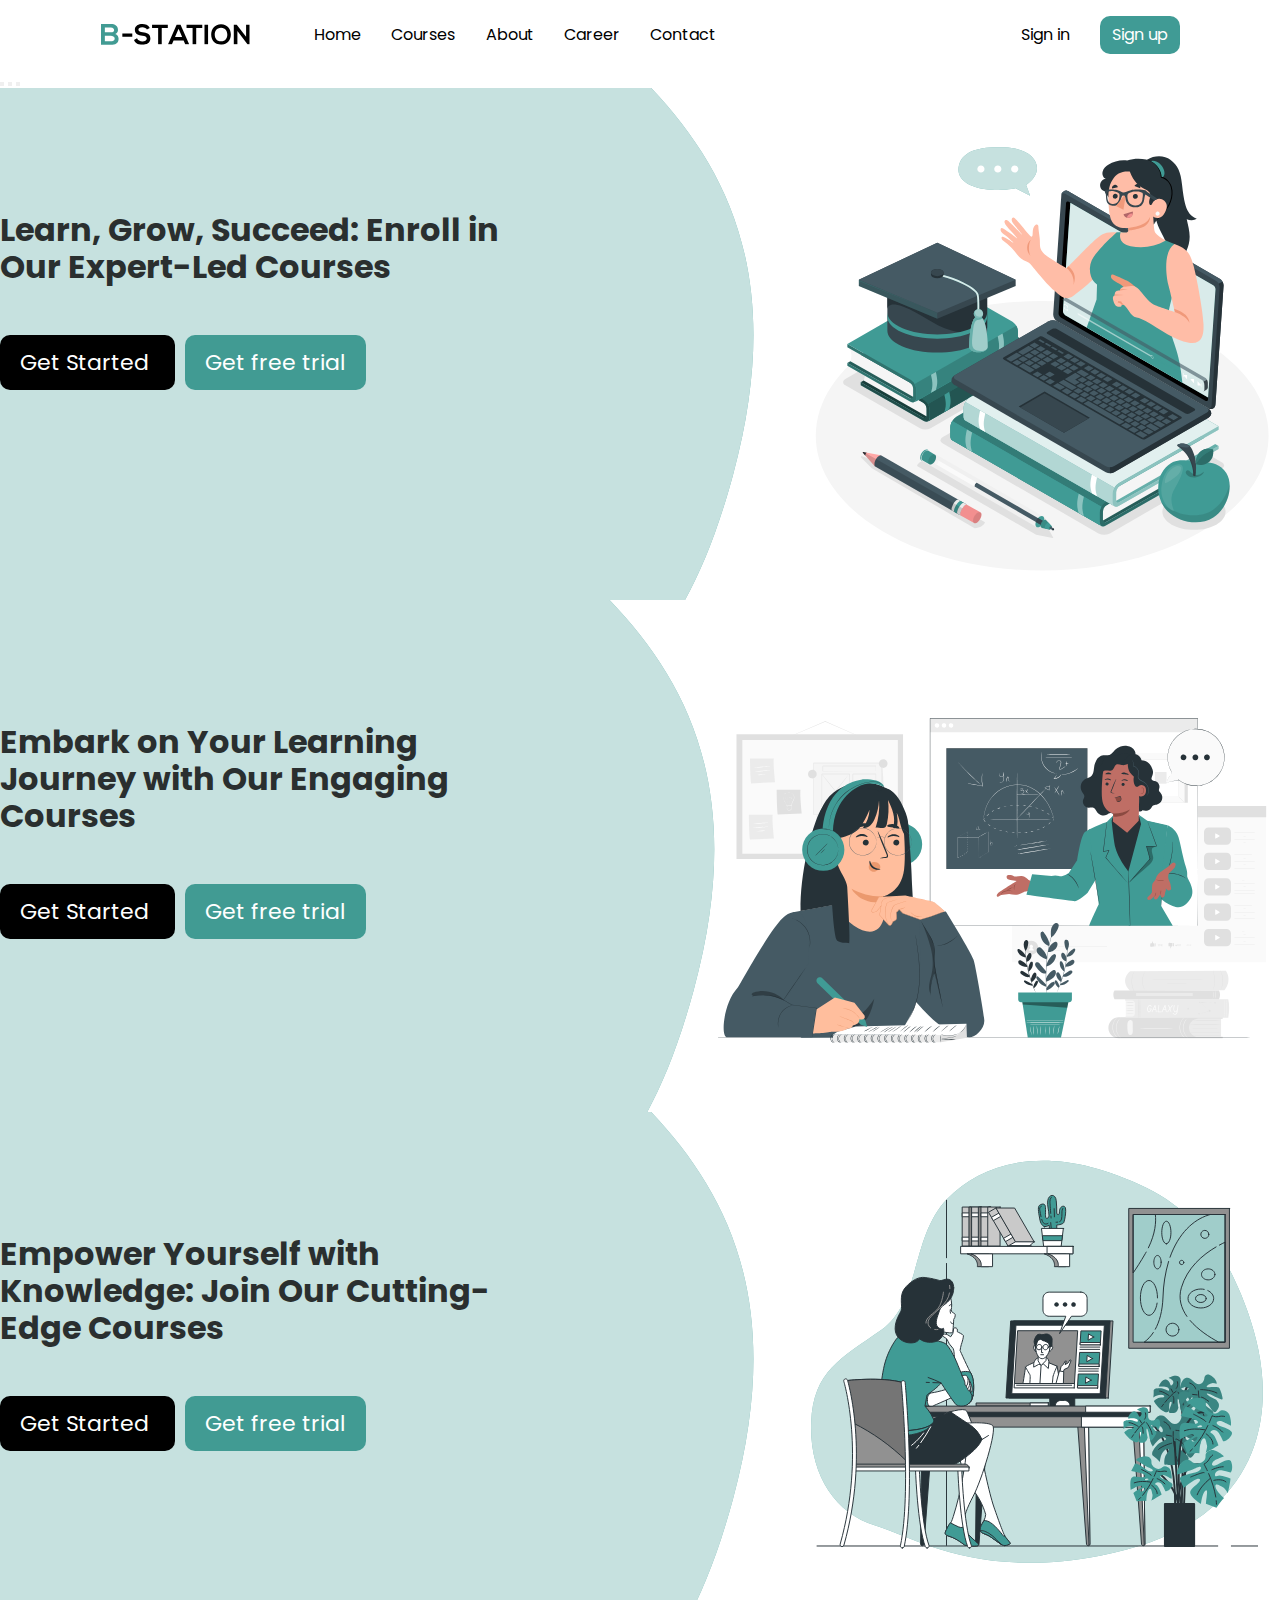
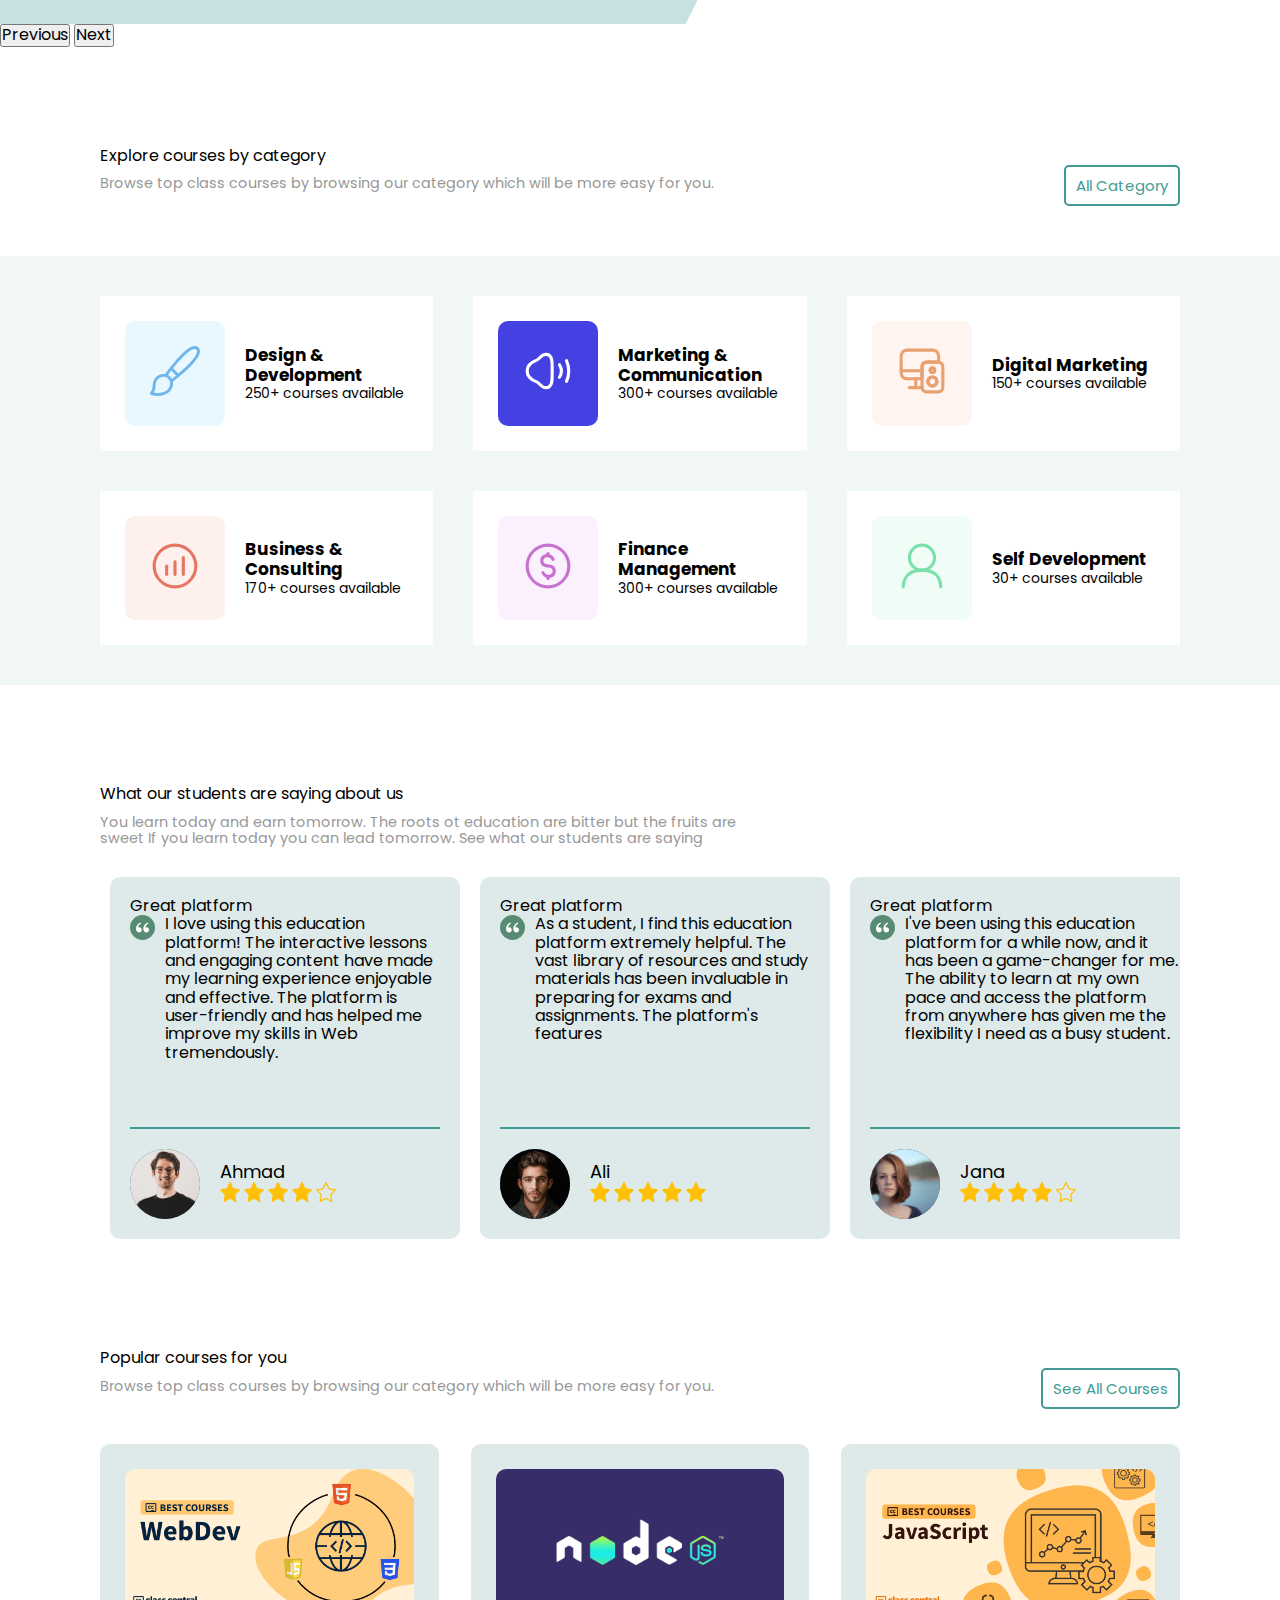
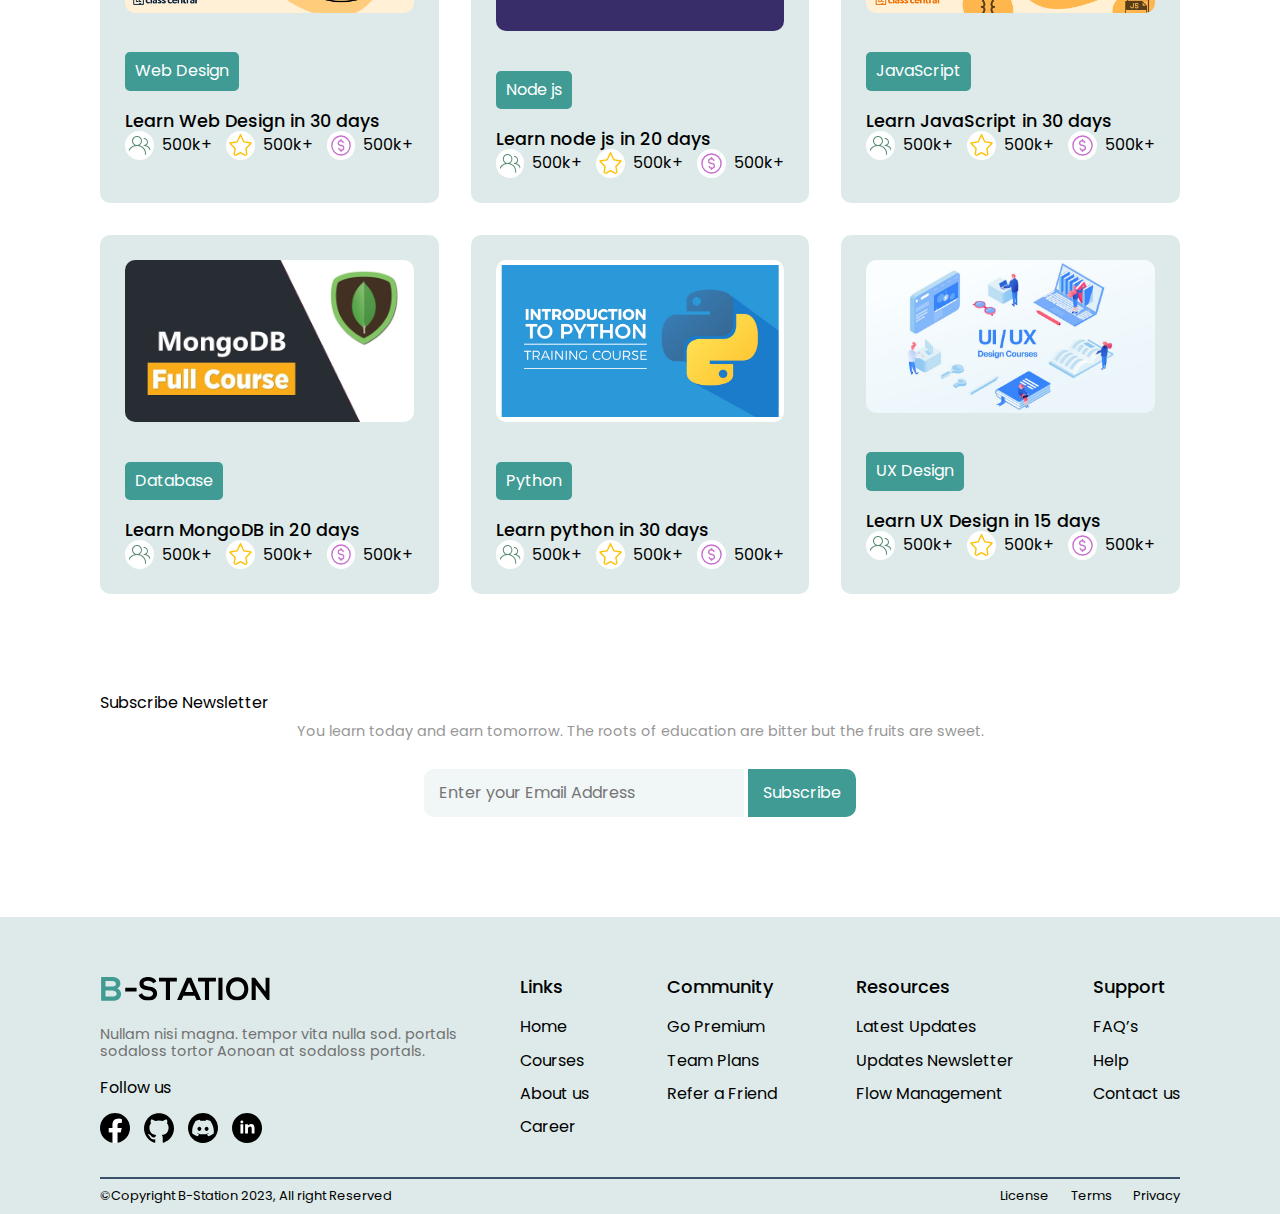
==== commit 2072f52d: "update" ====
--- a/index.html
+++ b/index.html
@@ -144,7 +144,7 @@
       <!-- ------------------*** category *** ------------------ -->
       <section class="category">
         <div class="margin-cate">
-          <div class="title">Explore courses by category</div>
+          <div>Explore courses by category</div>
           <div>
             <div class="sub-title">
               Browse top class courses by browsing our category which will be
@@ -215,7 +215,7 @@
       </section>
       <!-- ------------------*** Students Opinions *** ------------------ -->
       <section class="students-opinions">
-        <div class="title">What our students are saying about us</div>
+        <div>What our students are saying about us</div>
         <div class="sub-title">
           You learn today and earn tomorrow. The roots ot education are bitter
           but the fruits are sweet If you learn today you can lead tomorrow. See
@@ -224,7 +224,7 @@
 
         <div class="items">
           <div class="item">
-            <div class="title">Great platform</div>
+            <div>Great platform</div>
             <div class="opinions">
               <img src="assets/icon/Quotation-mark.svg" alt="" />
               <div class="comment">
@@ -249,7 +249,7 @@
             </div>
           </div>
           <div class="item">
-            <div class="title">Great platform</div>
+            <div>Great platform</div>
             <div class="opinions">
               <img src="assets/icon/Quotation-mark.svg" alt="" />
               <div class="comment">
@@ -274,7 +274,7 @@
             </div>
           </div>
           <div class="item">
-            <div class="title">Great platform</div>
+            <div>Great platform</div>
             <div class="opinions">
               <img src="assets/icon/Quotation-mark.svg" alt="" />
               <div class="comment">
@@ -299,7 +299,7 @@
             </div>
           </div>
           <div class="item">
-            <div class="title">Great platform</div>
+            <div>Great platform</div>
             <div class="opinions">
               <img src="assets/icon/Quotation-mark.svg" alt="" />
               <div class="comment">
@@ -324,7 +324,7 @@
             </div>
           </div>
           <div class="item">
-            <div class="title">Great platform</div>
+            <div>Great platform</div>
             <div class="opinions">
               <img src="assets/icon/Quotation-mark.svg" alt="" />
               <div class="comment">
@@ -352,7 +352,7 @@
       </section>
       <!-- ------------------*** Courses *** ------------------ -->
       <section class="courses">
-        <div class="title">Popular courses for you</div>
+        <div>Popular courses for you</div>
         <div>
           <div class="sub-title">
             Browse top class courses by browsing our category which will be more
@@ -366,7 +366,7 @@
           <div class="one-card">
             <img src="assets/images/course-1.png" alt="" />
             <a href="#"> Web Design</a>
-            <p class="title">Learn app development in 30 days</p>
+            <p>Learn Web Design in 30 days</p>
             <div class="bottom-card">
               <div class="users">
                 <img src="assets/icon/users.svg" alt="" />
@@ -385,7 +385,7 @@
           <div class="one-card">
             <img src="assets/images/nodejs.png" alt="" />
             <a href="#"> Node js</a>
-            <p class="title">Learn node js in 20 days</p>
+            <p>Learn node js in 20 days</p>
             <div class="bottom-card">
               <div class="users">
                 <img src="assets/icon/users.svg" alt="" />
@@ -404,7 +404,7 @@
           <div class="one-card">
             <img src="assets/images/JavaScript.png" alt="" />
             <a href="#"> JavaScript</a>
-            <p class="title">Learn JavaScript in 30 days</p>
+            <p>Learn JavaScript in 30 days</p>
             <div class="bottom-card">
               <div class="users">
                 <img src="assets/icon/users.svg" alt="" />
@@ -423,7 +423,7 @@
           <div class="one-card">
             <img src="assets/images/mongodb.jpg" alt="" />
             <a href="#"> Database</a>
-            <p class="title">Learn MongoDB in 20 days</p>
+            <p>Learn MongoDB in 20 days</p>
             <div class="bottom-card">
               <div class="users">
                 <img src="assets/icon/users.svg" alt="" />
@@ -442,7 +442,7 @@
           <div class="one-card">
             <img src="assets/images/python.png" alt="" />
             <a href="#"> Python</a>
-            <p class="title">Learn python in 30 days</p>
+            <p>Learn python in 30 days</p>
             <div class="bottom-card">
               <div class="users">
                 <img src="assets/icon/users.svg" alt="" />
@@ -461,7 +461,7 @@
           <div class="one-card">
             <img src="assets/images/UX-design-courses.jpg" alt="" />
             <a href="#"> UX Design</a>
-            <p class="title">Learn UX Design in 15 days</p>
+            <p>Learn UX Design in 15 days</p>
             <div class="bottom-card">
               <div class="users">
                 <img src="assets/icon/users.svg" alt="" />
@@ -484,7 +484,7 @@
       </section>
       <!-- ------------------*** Newsletter *** ------------------ -->
       <section class="newsletter">
-        <div class="title">Subscribe Newsletter</div>
+        <div>Subscribe Newsletter</div>
         <div class="sub-title">
           You learn today and earn tomorrow. The roots of education are bitter
           but the fruits are sweet.
--- a/css/main-style.css
+++ b/css/main-style.css
@@ -687,6 +687,11 @@
         color: #979797;
     }
 
+    .cards p {
+        font-size: 1rem;
+    }
+
+
 }
 
 /* Small Screens */
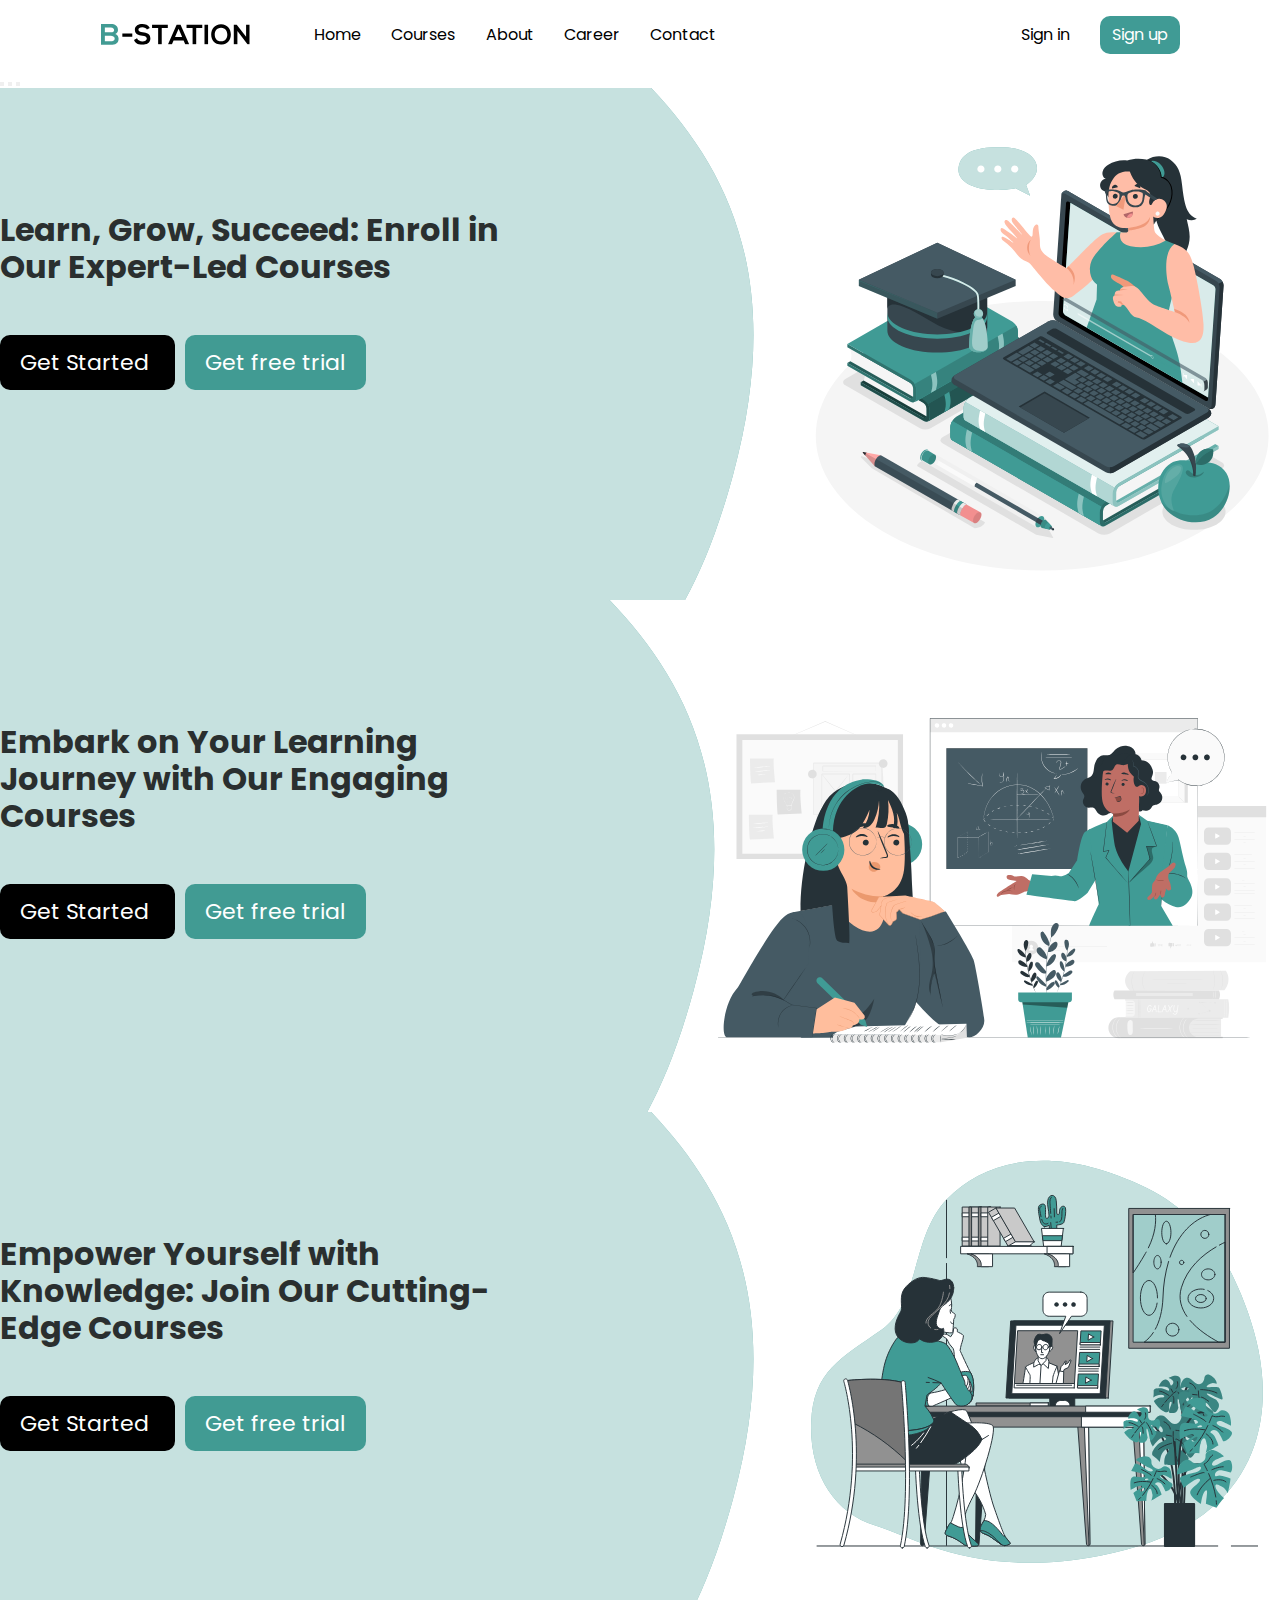
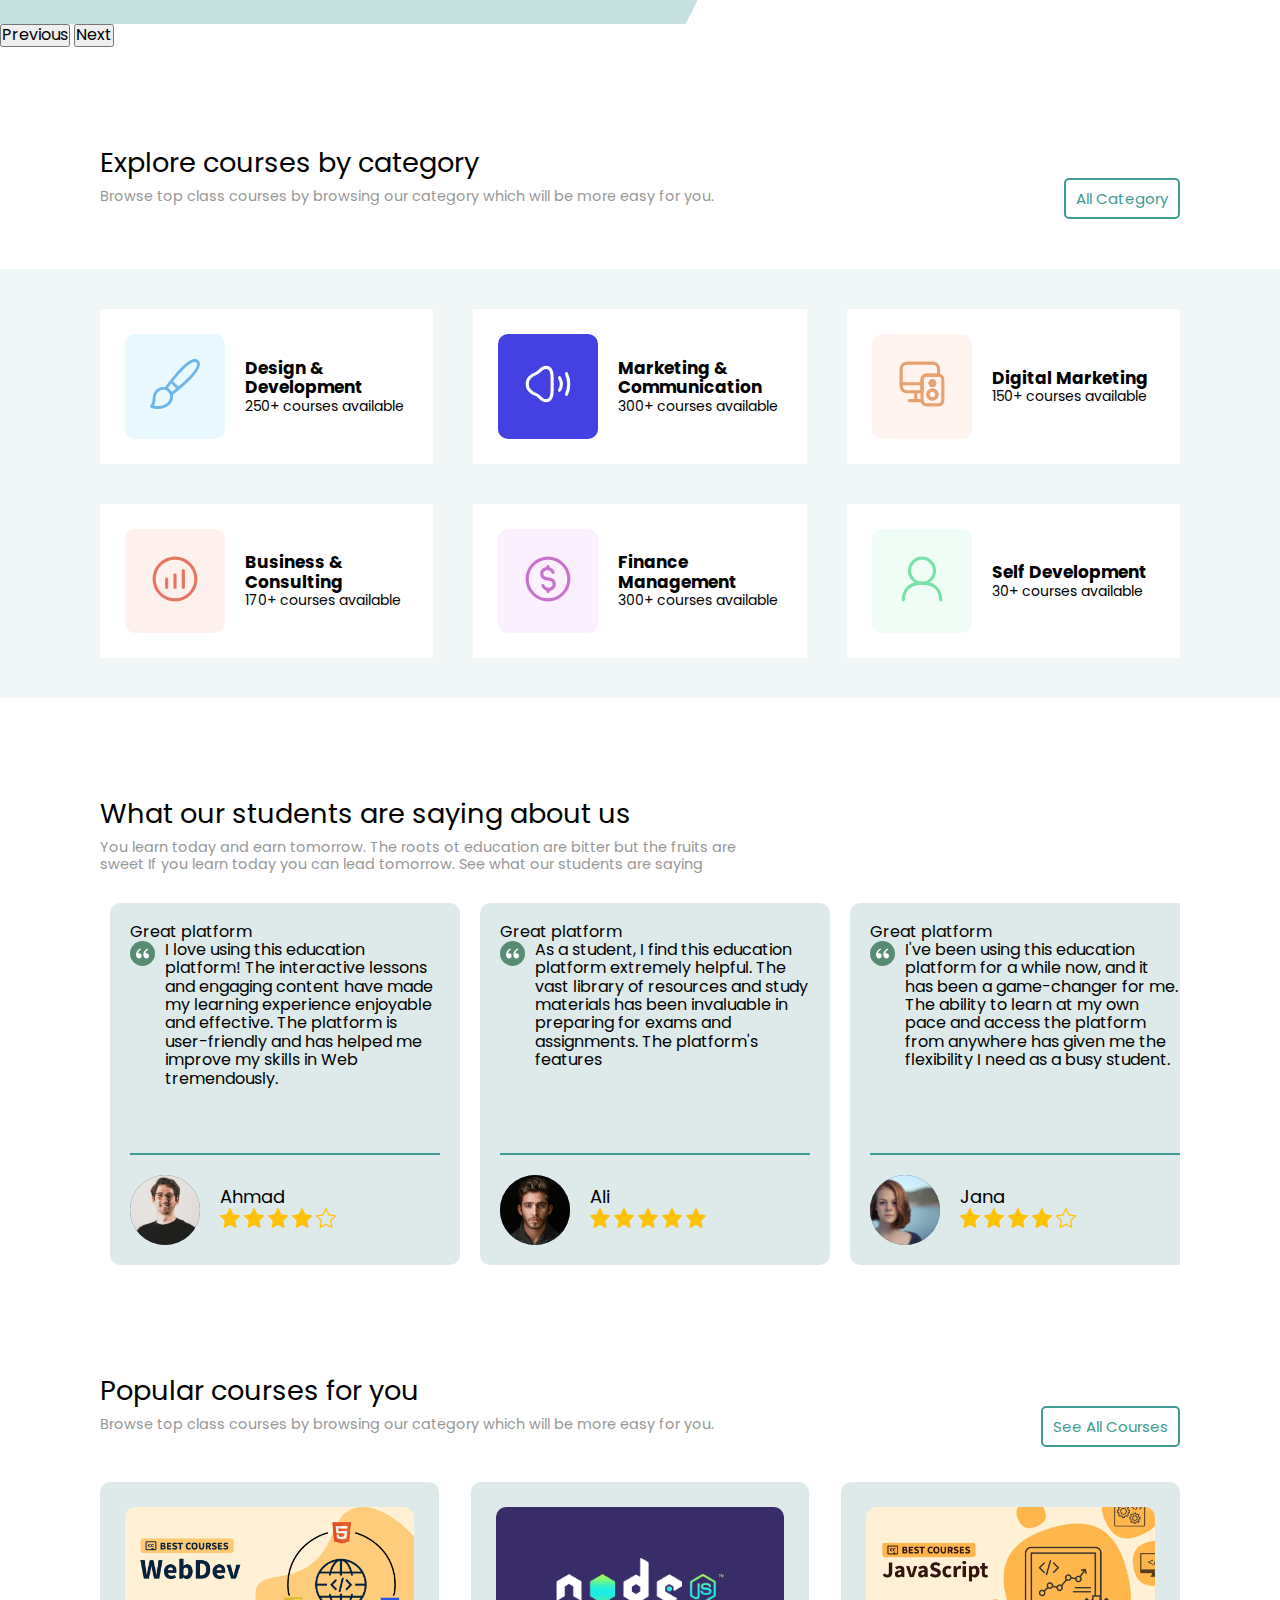
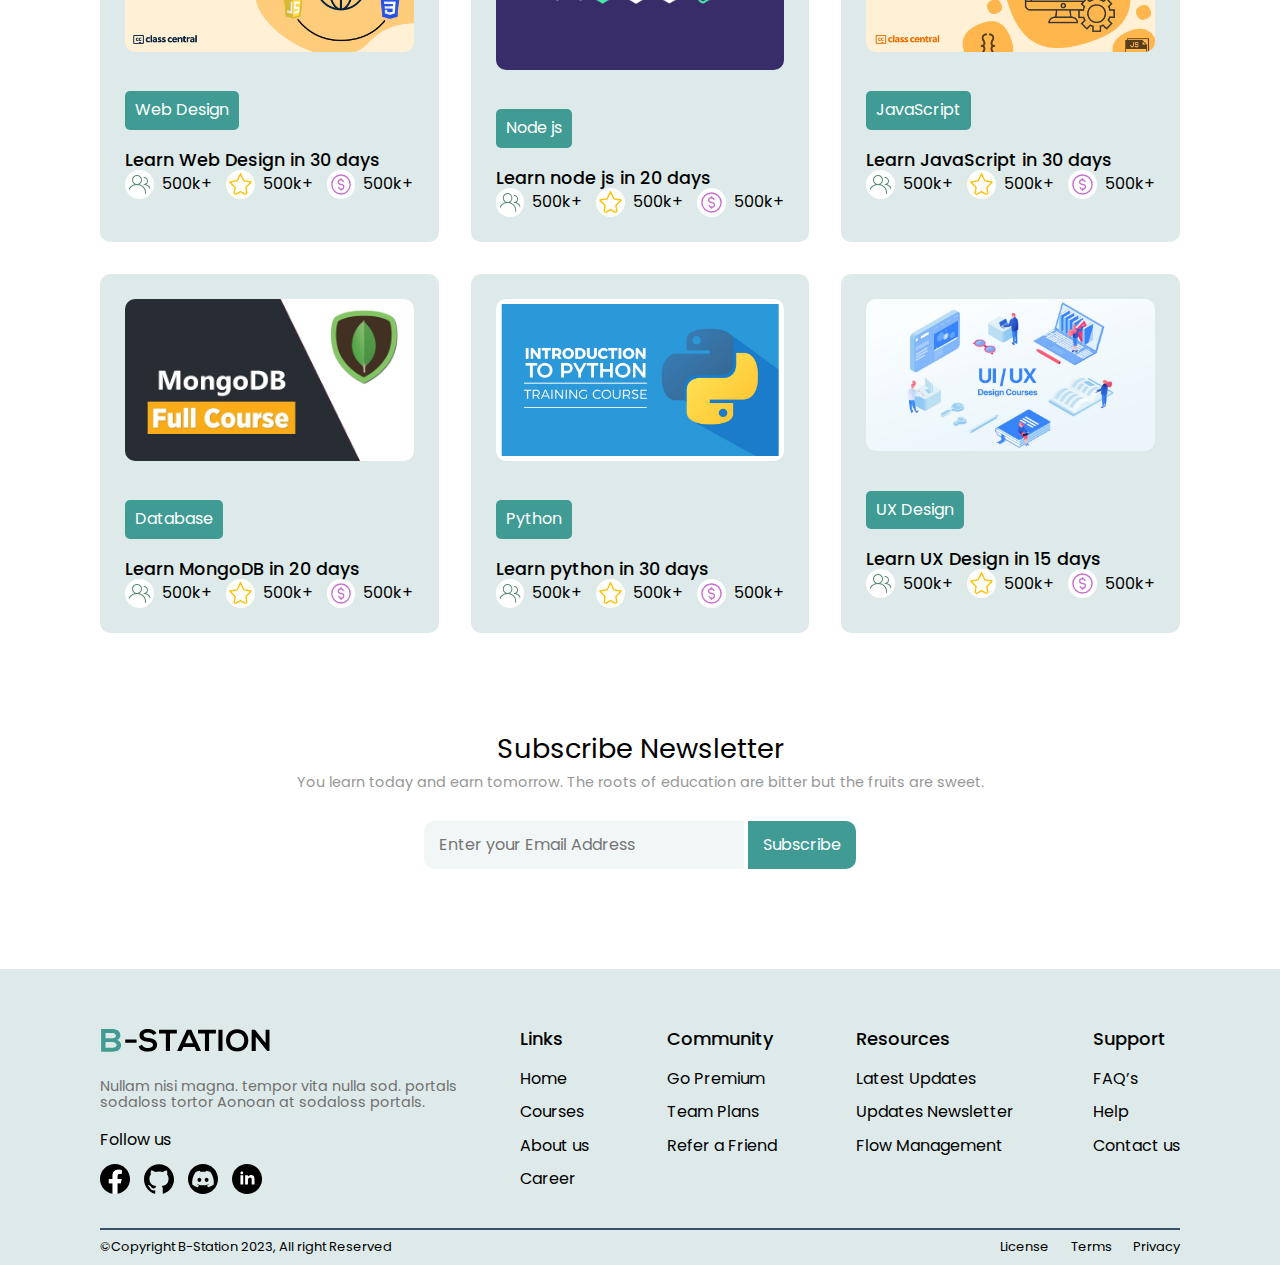
==== commit 673cc627: "edit page courses" ====
--- a/index.html
+++ b/index.html
@@ -144,7 +144,7 @@
       <!-- ------------------*** category *** ------------------ -->
       <section class="category">
         <div class="margin-cate">
-          <div>Explore courses by category</div>
+          <div class="title">Explore courses by category</div>
           <div>
             <div class="sub-title">
               Browse top class courses by browsing our category which will be
@@ -215,7 +215,7 @@
       </section>
       <!-- ------------------*** Students Opinions *** ------------------ -->
       <section class="students-opinions">
-        <div>What our students are saying about us</div>
+        <div class="title">What our students are saying about us</div>
         <div class="sub-title">
           You learn today and earn tomorrow. The roots ot education are bitter
           but the fruits are sweet If you learn today you can lead tomorrow. See
@@ -352,7 +352,7 @@
       </section>
       <!-- ------------------*** Courses *** ------------------ -->
       <section class="courses">
-        <div>Popular courses for you</div>
+        <div class="title">Popular courses for you</div>
         <div>
           <div class="sub-title">
             Browse top class courses by browsing our category which will be more
@@ -484,7 +484,7 @@
       </section>
       <!-- ------------------*** Newsletter *** ------------------ -->
       <section class="newsletter">
-        <div>Subscribe Newsletter</div>
+        <div class="title">Subscribe Newsletter</div>
         <div class="sub-title">
           You learn today and earn tomorrow. The roots of education are bitter
           but the fruits are sweet.
--- a/css/main-style.css
+++ b/css/main-style.css
@@ -677,6 +677,10 @@
         margin: 50px 20px;
     }
 
+    .courses .cards {
+        gap: 10vw;
+    }
+
     .courses .title {
         font-size: 1.4rem;
     }
@@ -720,6 +724,15 @@
 
     .cards p {
         font-size: 0.7rem;
+    }
+
+    .users,
+    .rating,
+    .price {
+        display: flex;
+        justify-content: center;
+        align-items: center;
+        margin-right: 8px;
     }
 
     .bottom-card .users img,
@@ -963,4 +976,16 @@
 
 }
 
-/* Medium Screens */+/* Medium Screens */
+
+
+.number-pages{
+    display: flex;
+    justify-content: center;
+    align-items: center;
+    margin-top: 50px;
+}
+.number-pages div{
+    margin-right: 20px;
+    font-size: 20px;
+}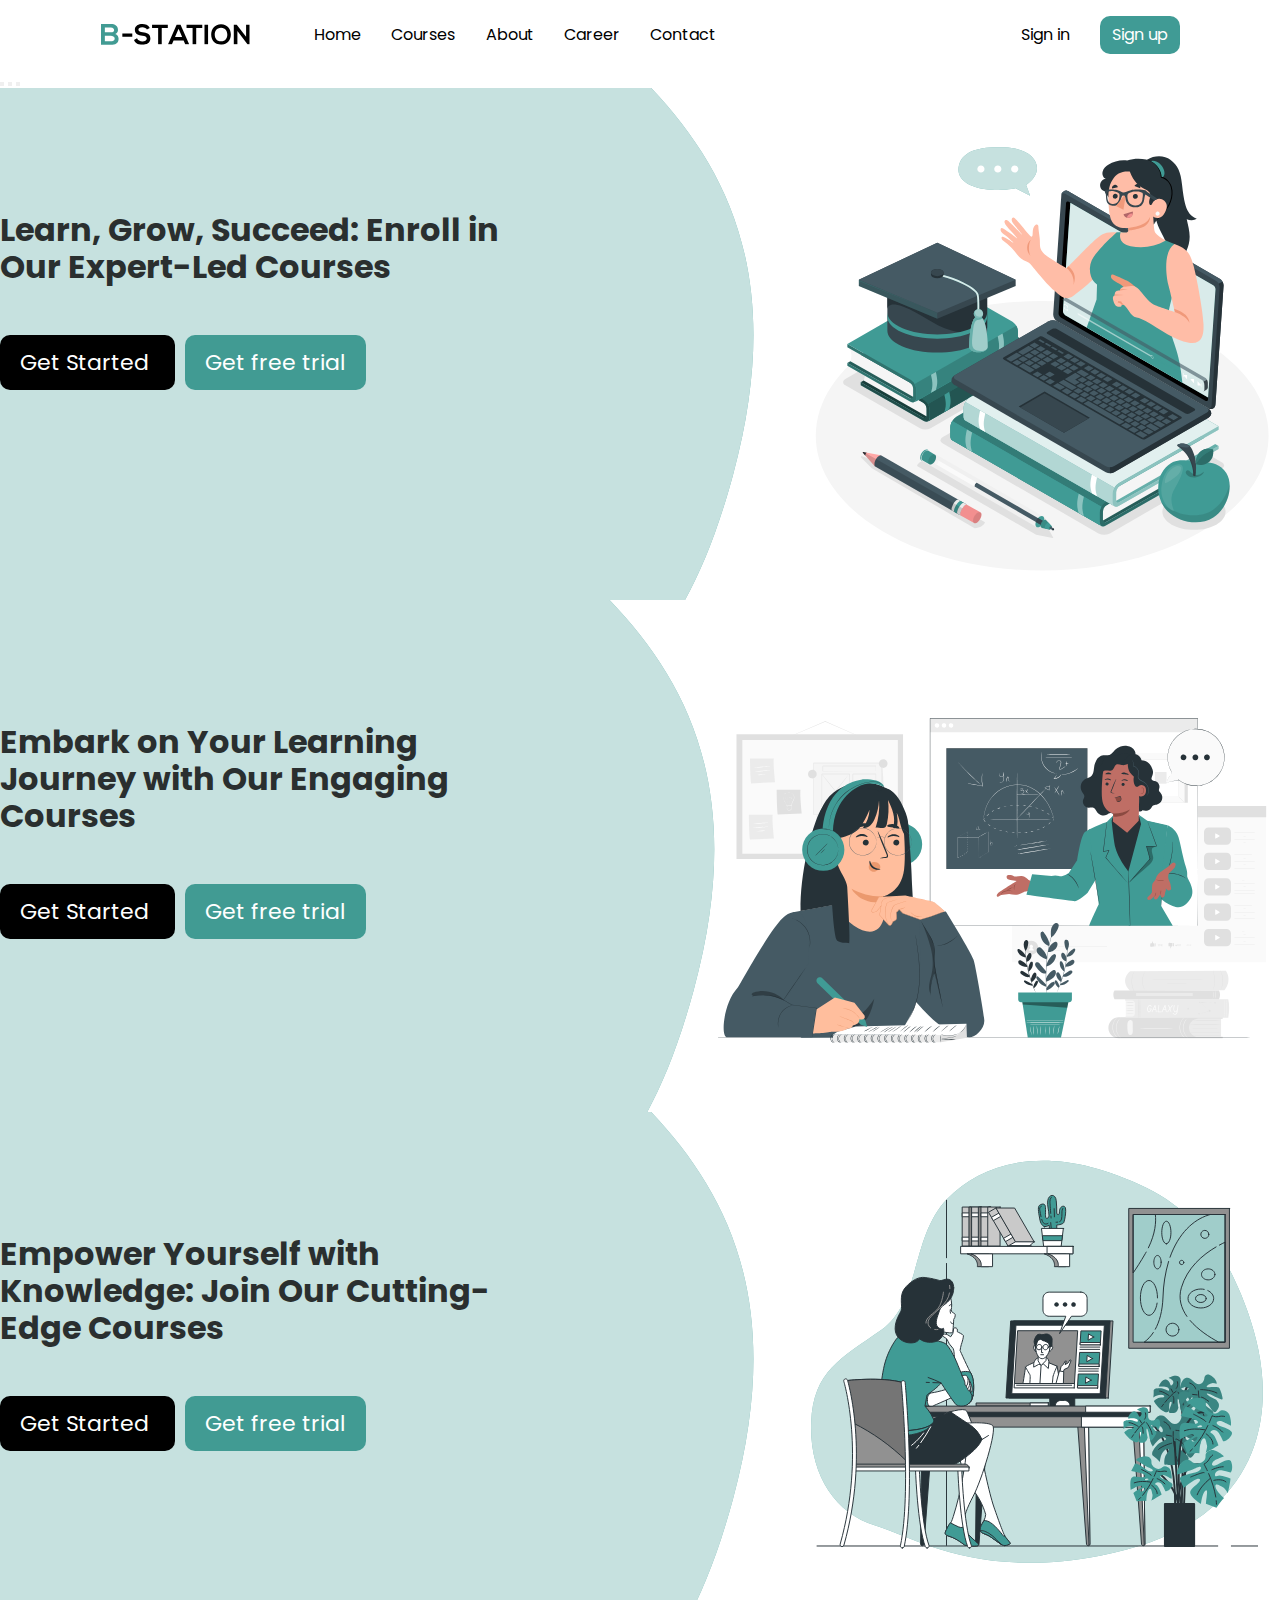
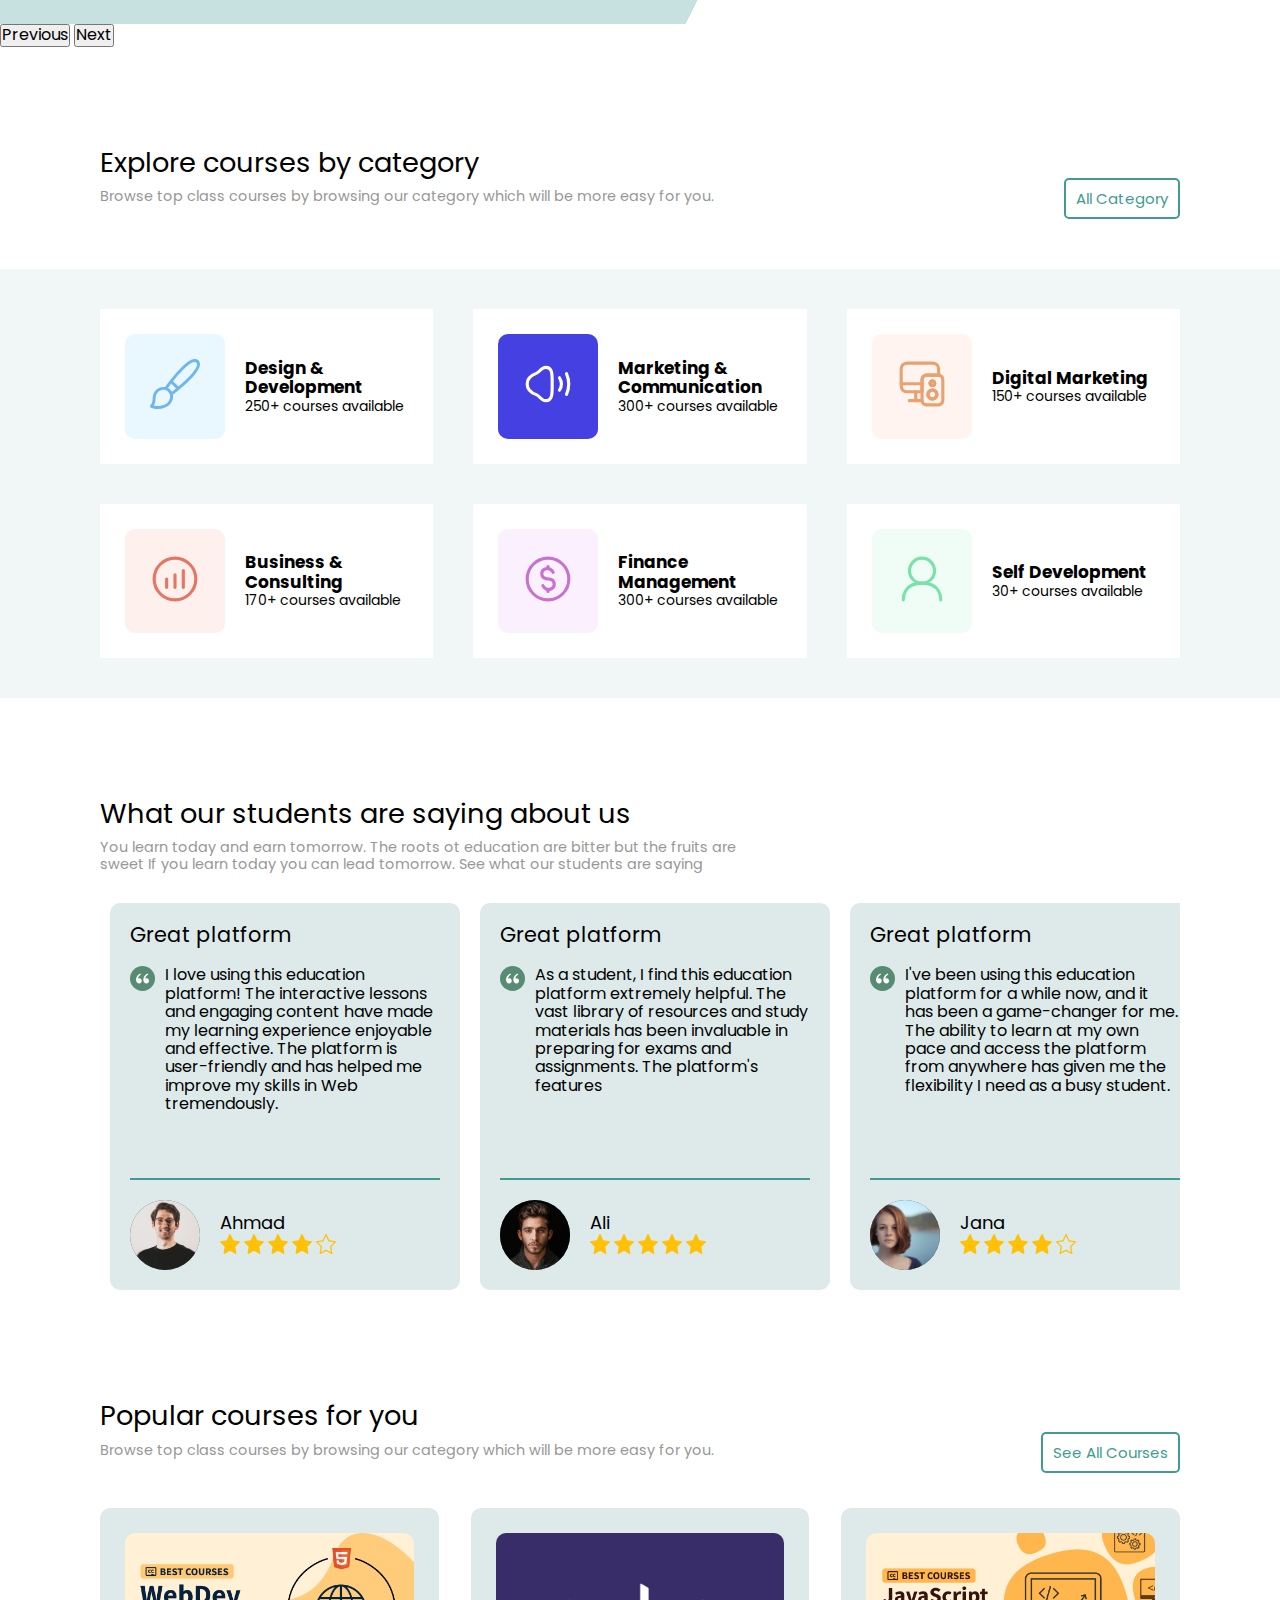
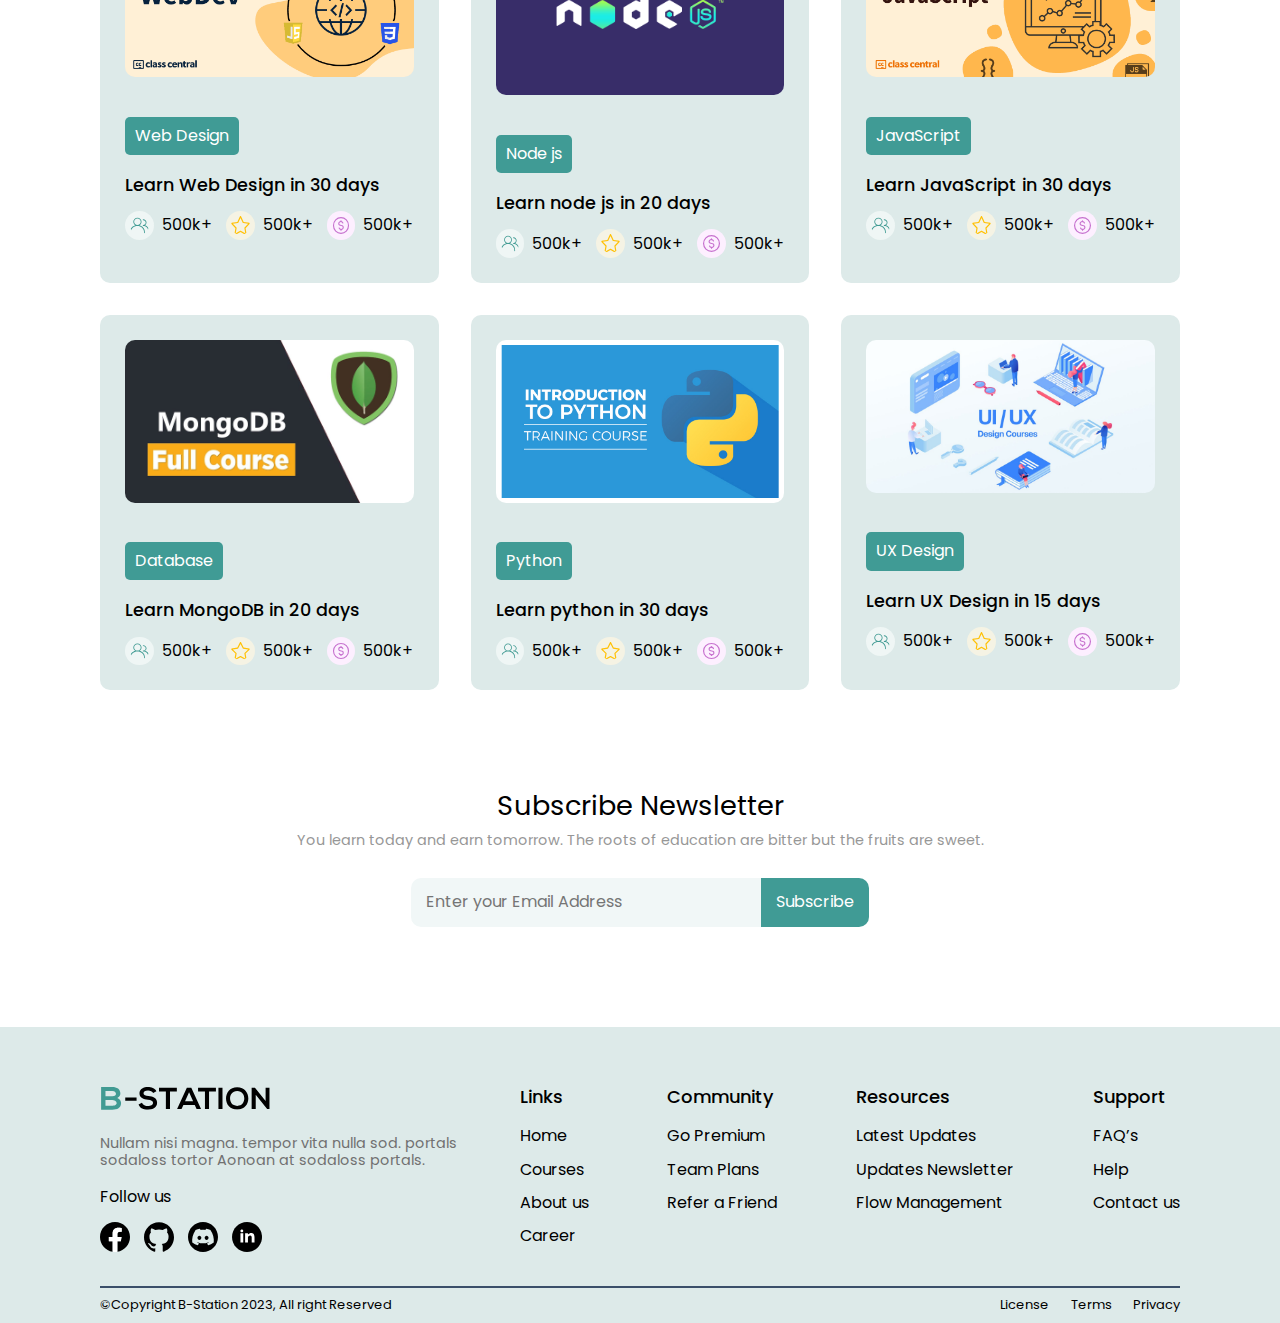
==== commit 05e0090f: "modified the about page" ====
--- a/index.html
+++ b/index.html
@@ -21,7 +21,7 @@
     <!-- ------------------*** Header*** ------------------ -->
     <header>
       <nav class="my-navbar">
-        <a href="#" class="nav-branding"
+        <a href="index.html" class="nav-branding"
           ><img src="assets/icon/logo.svg" alt="logo"
         /></a>
         <ul class="nav-menu">
--- a/css/main-style.css
+++ b/css/main-style.css
@@ -50,7 +50,6 @@
     width: 100%;
     margin-bottom: 0;
     padding-left: 0;
-
 }
 
 .nav-menu li:last-child {
@@ -101,11 +100,9 @@
     flex-grow: 2;
 }
 
-
 @media (max-width:768px) {
     header {
         padding: 0 20px;
-
     }
 
     .hamburger {
@@ -151,8 +148,6 @@
     header {
         padding: 0 40px;
     }
-
-
 }
 
 /* ----------*** category ***---------- */
@@ -172,15 +167,11 @@
 
 .category .margin-cate {
     margin: 0 100px;
-
-
 }
 
 .category .margin-cate div:last-child {
     display: flex;
     justify-content: space-between;
-
-
 }
 
 .outline-btn {
@@ -203,7 +194,6 @@
     gap: 40px;
     padding: 40px 100px;
     margin-top: 50px;
-
 }
 
 .container-cards .card {
@@ -213,21 +203,17 @@
     background-color: #ffffff;
     border: none;
     padding: 25px;
-
-}
-
+}
 
 .container-cards img {
     width: 50px;
 }
-
 
 .icon-cate {
     background-color: #EBF6ED;
     padding: 25px;
     margin-right: 20px;
     border-radius: 10px;
-
 }
 
 .container-cards .card h6 {
@@ -261,7 +247,6 @@
 .container-cards .card:nth-child(6) .icon-cate {
     background-color: #f0fcf6;
 }
-
 
 /* Mobile */
 
@@ -282,15 +267,12 @@
 
     .category .margin-cate {
         margin: 0 20px;
-
-
     }
 
     .container-cards .card {
         display: flex;
         align-items: center;
         padding: 15px;
-
     }
 
 
@@ -302,7 +284,6 @@
     .icon-cate {
         padding: 15px;
         border-radius: 10px;
-
     }
 
     .container-cards .card h6 {
@@ -317,7 +298,6 @@
         gap: 20px;
         padding: 30px 20px;
         margin-top: 5px;
-
     }
 
     .inside-btn {
@@ -350,8 +330,6 @@
 
     .category .margin-cate {
         margin: 0 40px;
-
-
     }
 
     .container-cards {
@@ -361,24 +339,19 @@
         margin-top: 5px;
     }
 
-
     .container-cards .card {
         display: flex;
         align-items: center;
         padding: 15px;
-
-    }
-
+    }
 
     .container-cards img {
         width: 40px;
     }
-
 
     .icon-cate {
         padding: 15px;
         border-radius: 10px;
-
     }
 
     .container-cards .card h6 {
@@ -399,10 +372,6 @@
         margin-top: 30px;
     }
 }
-
-/* Medium Screens */
-
-@media (min-width: 992px) {}
 
 /* ----------*** Students Opinions  ***---------- */
 .students-opinions {
@@ -418,7 +387,6 @@
     font-size: 0.9rem;
     color: #979797;
     width: 60%;
-
 }
 
 .items {
@@ -426,9 +394,6 @@
     overflow-x: auto;
 }
 
-/* .items::-webkit-scrollbar{
-    display: none;
-} */
 .items .item {
     min-width: 350px;
     background: #ddeae9;
@@ -437,7 +402,7 @@
     padding: 20px;
 }
 
-.items .item .title {
+.items .item>div:first-child {
     font-size: 1.3rem;
     margin-bottom: 20px;
 }
@@ -457,8 +422,6 @@
 .user {
     display: flex;
     margin-top: 20px;
-
-
 }
 
 .user>img {
@@ -469,7 +432,6 @@
     margin-right: 20px;
     object-fit: cover;
     object-position: 100% 0;
-
 }
 
 .opinions .comment {
@@ -524,7 +486,6 @@
         width: 60px;
         height: 60px;
         margin-right: 15px;
-
     }
 
     .opinions .comment {
@@ -564,19 +525,13 @@
     }
 
     .students-opinions .sub-title {
-
         width: 100%;
-
     }
 
     .items::-webkit-scrollbar {
         display: none;
     }
 }
-
-/* Medium Screens */
-
-@media (min-width: 992px) {}
 
 /* ----------*** Courses ***---------- */
 .courses {
@@ -586,6 +541,13 @@
 .courses>.title {
     font-size: 1.7rem;
 }
+
+.courses>.title-page {
+    font-weight: 500;
+    margin-bottom: 50px;
+    font-size: 2.2rem;
+}
+
 
 .courses .sub-title {
     margin-top: 10px;
@@ -596,8 +558,6 @@
 .courses>div:nth-child(2) {
     display: flex;
     justify-content: space-between;
-
-
 }
 
 .courses .cards {
@@ -611,8 +571,6 @@
     background-color: #ddeae9;
     padding: 25px;
     border-radius: 10px;
-
-
 }
 
 .courses .cards .one-card>img {
@@ -636,6 +594,7 @@
 .cards p {
     font-size: 1.1rem;
     font-weight: 500;
+    margin-bottom: 1rem
 }
 
 .bottom-card {
@@ -646,7 +605,6 @@
     display: flex;
     align-items: center;
 }
-
 
 .users,
 .rating,
@@ -662,11 +620,21 @@
 .price img {
     width: 1.8rem;
     height: 1.8rem;
-    background-color: #ffffff;
-    padding: 3px;
+    padding: 5px;
     border-radius: 100px;
     margin-right: 8px;
-
+}
+
+.bottom-card .users img {
+    background-color: #EFF6F5;
+}
+
+.bottom-card .rating img {
+    background-color: #F5F3E4;
+}
+
+.bottom-card .price img {
+    background-color: #fdefff;
 }
 
 
@@ -694,8 +662,6 @@
     .cards p {
         font-size: 1rem;
     }
-
-
 }
 
 /* Small Screens */
@@ -743,7 +709,6 @@
         padding: 3px;
         border-radius: 100px;
         margin-right: 8px;
-
     }
 
     .bottom-card .users div,
@@ -756,10 +721,6 @@
         max-height: 6.5rem;
     }
 }
-
-/* Medium Screens */
-
-@media (min-width: 992px) {}
 
 /* ----------*** newsletter ***---------- */
 .newsletter {
@@ -776,23 +737,22 @@
     font-size: 0.9rem;
     color: #979797;
     text-align: center;
-
-}
-
-.form-news {
+}
+
+.newsletter form {
+    width: 100%;
     display: flex;
     justify-content: center;
     margin-top: 30px;
-
 }
 
 .form-news input:first-child {
     border: none;
     padding: 15px;
-    width: 20rem;
+    width: 100%;
+    max-width: 350px;
     background-color: #f1f7f7;
     border-radius: 10px 0 0 10px;
-
 }
 
 .form-news input:last-child {
@@ -814,7 +774,6 @@
     .form-news input:first-child {
         padding: 12px;
         width: 14rem;
-
     }
 
     .form-news input:last-child {
@@ -828,19 +787,12 @@
 }
 
 /* Small Screens */
-
 @media (min-width: 768px) and (max-width: 991px) {
     .newsletter {
         margin: 50px 40px;
     }
 
 }
-
-/* Medium Screens */
-
-@media (min-width: 992px) {}
-
-
 
 /* ----------*** Footer ***---------- */
 
@@ -880,7 +832,6 @@
     flex-wrap: wrap;
     justify-content: space-between;
     gap: 20px;
-
     width: 100%;
 }
 
@@ -889,9 +840,7 @@
     flex-direction: column;
     gap: 15px;
     margin-bottom: 20px;
-
-}
-
+}
 
 .my-links h2 {
     margin-bottom: 5px;
@@ -923,7 +872,6 @@
     width: 180px;
     display: flex;
     justify-content: space-between;
-
 }
 
 .legal a {
@@ -932,10 +880,7 @@
     text-decoration: none;
 }
 
-
-
 /* Mobile */
-
 @media (max-width: 767px) {
     .section-footer {
         padding: 60px 20px 0;
@@ -954,8 +899,6 @@
         margin-bottom: 35px;
     }
 
-
-
     .legal {
         flex-direction: column;
     }
@@ -967,25 +910,20 @@
 }
 
 /* Small Screens */
-
 @media (min-width: 768px) and (max-width: 991px) {
     .section-footer {
         padding: 60px 40px 0;
     }
-
-
-}
-
-/* Medium Screens */
-
-
-.number-pages{
+}
+
+.number-pages {
     display: flex;
     justify-content: center;
     align-items: center;
     margin-top: 50px;
 }
-.number-pages div{
+
+.number-pages div {
     margin-right: 20px;
     font-size: 20px;
 }